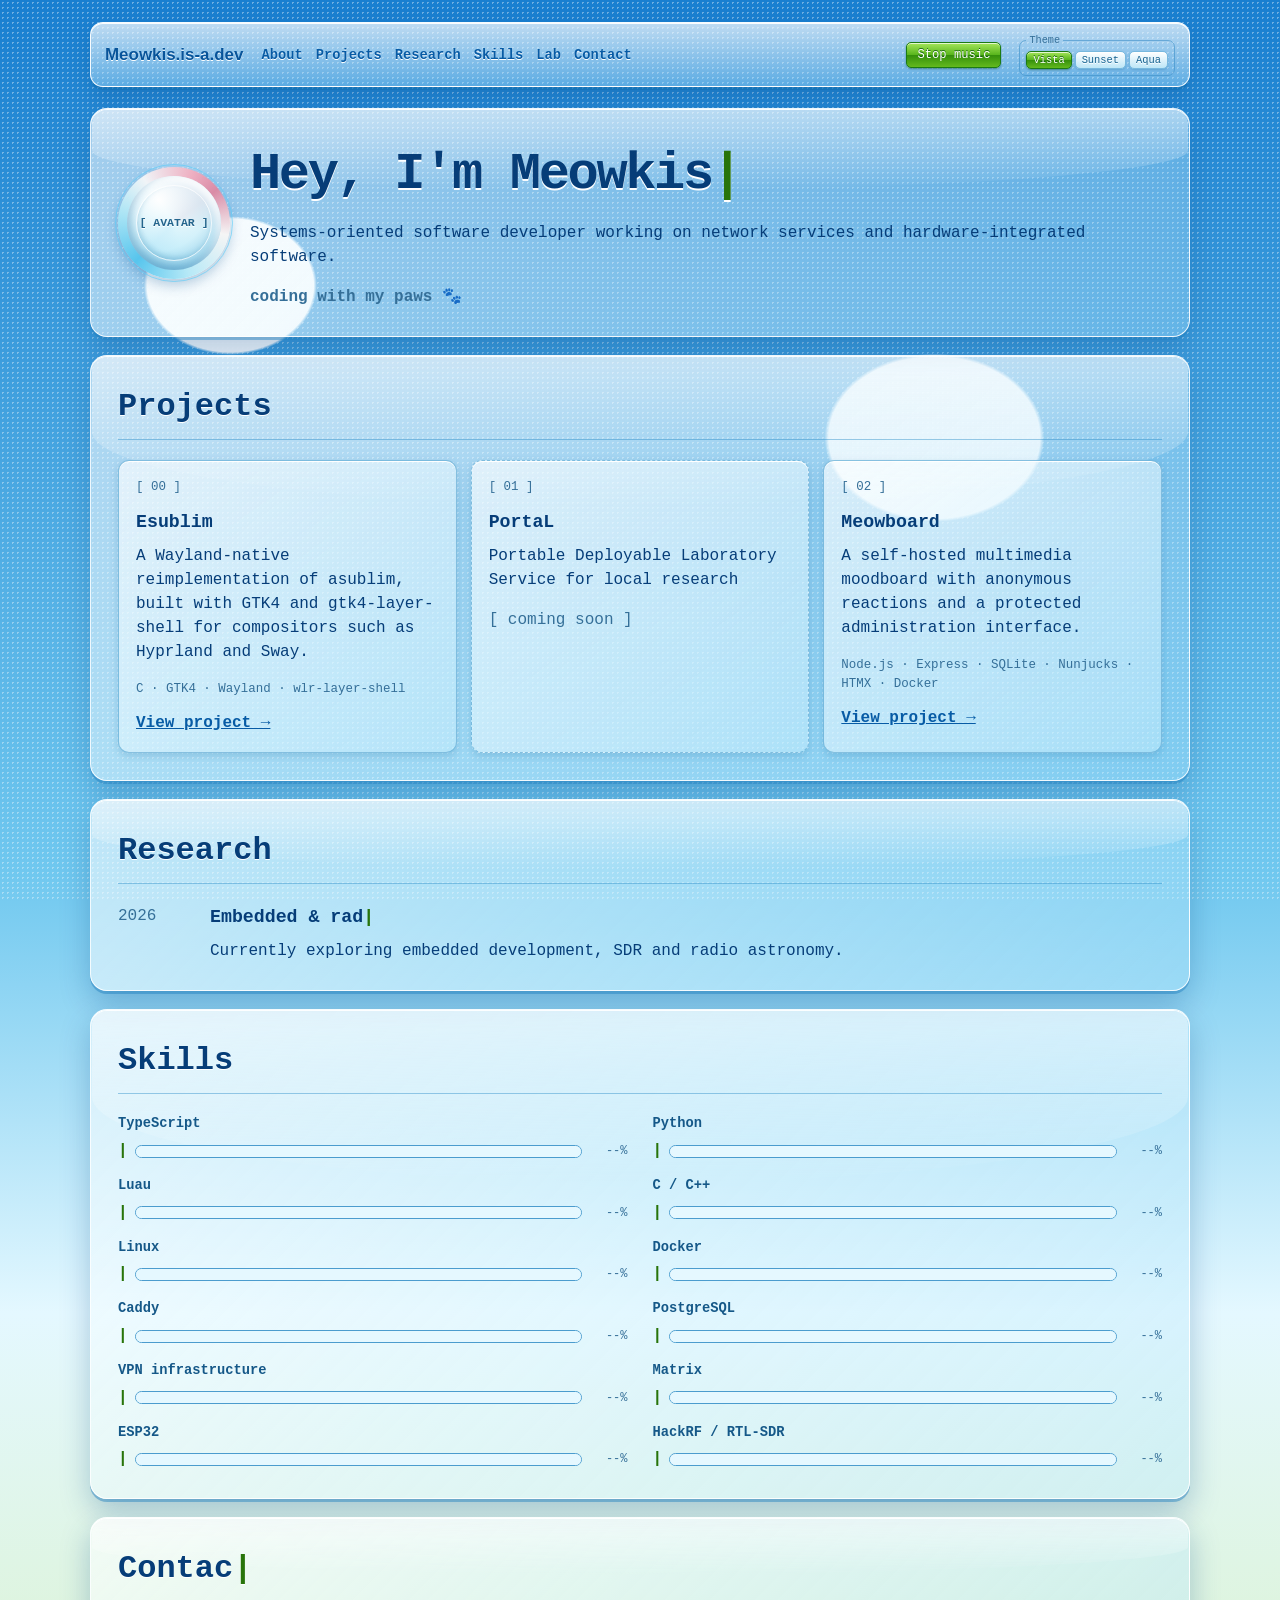
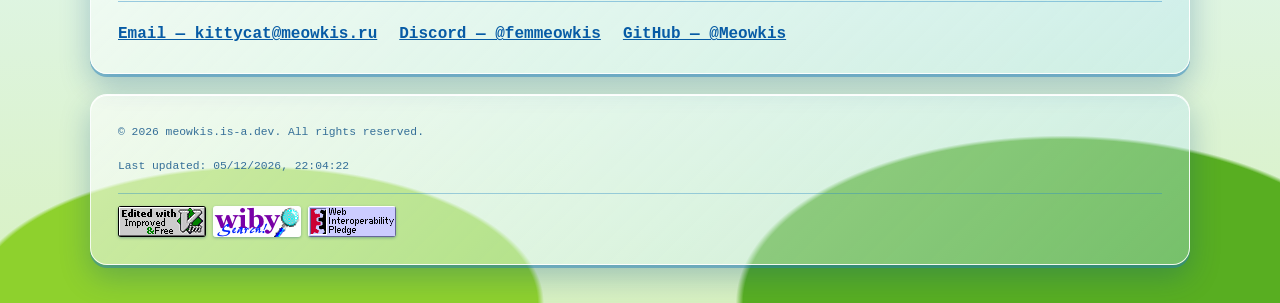
==== index.html @ f1d9ecd4 "1" ====
<!DOCTYPE html>
<html lang="en">

<head>
    <meta charset="UTF-8">
    <meta name="viewport" content="width=device-width, initial-scale=1.0">

    <title>Meowkis — Developer Portfolio</title>

    <link rel="stylesheet" href="/index.css">
    <link rel="stylesheet" href="/font.css">
    <script defer src="/index.js"></script>
</head>

<body>
    <header>
        <a href="#about" aria-label="Meowkis homepage" id="header-url">
            Meowkis.is-a.dev
        </a>

        <nav aria-label="Main navigation">
            <ul>
                <li><a href="#about">About</a></li>
                <li><a href="#projects">Projects</a></li>
                <li><a href="#research">Research</a></li>
                <li><a href="#skills">Skills</a></li>
                <li><a href="/lab/">Lab</a></li>
                <li><a href="#contact">Contact</a></li>
            </ul>
        </nav>

        <button id="sound-switch" type="button" aria-pressed="false" aria-label="Toggle background music">
            Stop music
        </button>

        <fieldset class="theme-switcher">
            <legend>Theme</legend>
            <button type="button" data-theme-choice="lime" aria-pressed="true">Vista</button>
            <button type="button" data-theme-choice="amber" aria-pressed="false">Sunset</button>
            <button type="button" data-theme-choice="ice" aria-pressed="false">Aqua</button>
        </fieldset>
    </header>

    <main>
        <section id="about" aria-labelledby="about-heading">
            <div class="profile-intro">
                <div class="avatar-placeholder" role="img" aria-label="Avatar placeholder">[ AVATAR ]</div>
                <div>
                    <h1 id="about-heading" data-type>Hey, I'm Meowkis!</h1>
                    <p>Systems-oriented software developer working on network services and hardware-integrated software.
                    </p>
                    <p class="status-line">coding with my paws 🐾</p>
                </div>
            </div>
        </section>

        <section id="projects" aria-labelledby="projects-heading">
            <h2 id="projects-heading" data-type>Projects</h2>

            <div class="projects-grid">
                <article class="card">
                    <p class="card-label">[ 00 ]</p>
                    <h3 data-type>Esublim</h3>
                    <p>A Wayland-native reimplementation of asublim, built with GTK4 and gtk4-layer-shell for
                        compositors such as Hyprland and
                        Sway.</p>
                    <p class="project-stack">C · GTK4 · Wayland · wlr-layer-shell</p>
                    <a href="https://github.com/Meowkis/Esublim" target="_blank">View project →</a>
                </article>
                <article class="card placeholder-card">
                    <p class="card-label">[ 01 ]</p>
                    <h3 data-type>PortaL</h3>
                    <p>Portable Deployable Laboratory Service for local research</p>
                    <span aria-hidden="true">[ coming soon ]</span>
                </article>
                <article class="card">
                    <p class="card-label">[ 02 ]</p>
                    <h3 data-type>Meowboard</h3>
                    <p>A self-hosted multimedia moodboard with anonymous reactions and a protected administration
                        interface.</p>
                    <p class="project-stack">Node.js · Express · SQLite · Nunjucks · HTMX · Docker</p>
                    <a href="https://github.com/Meowkis/meowboard-js" target="_blank" rel="noreferrer">View project
                        &rarr;</a>
                </article>
            </div>
        </section>

        <section id="research" aria-labelledby="research-heading">
            <h2 id="research-heading" data-type>Research</h2>
            <article class="log-entry">
                <time datetime="2026">2026</time>
                <div>
                    <h3 data-type>Embedded &amp; radio experiments</h3>
                    <p>Currently exploring embedded development, SDR and radio astronomy.</p>
                </div>
            </article>
        </section>

        <section id="skills" aria-labelledby="skills-heading">
            <h2 id="skills-heading" data-type>Skills</h2>
            <ul class="tag-list">
                <li class="skill-row"><span class="skill-name">TypeScript</span>
                    <div class="skill-meter" data-level="86"><span class="skill-loader"
                            aria-hidden="true">|</span><progress class="skill-track" max="100" value="0"
                            aria-label="TypeScript skill level"></progress><span class="skill-value"
                            aria-hidden="true">--%</span></div>
                </li>
                <li class="skill-row"><span class="skill-name">Python</span>
                    <div class="skill-meter" data-level="78"><span class="skill-loader"
                            aria-hidden="true">|</span><progress class="skill-track" max="100" value="0"
                            aria-label="Python skill level"></progress><span class="skill-value"
                            aria-hidden="true">--%</span></div>
                </li>
                <li class="skill-row"><span class="skill-name">Luau</span>
                    <div class="skill-meter" data-level="82"><span class="skill-loader"
                            aria-hidden="true">|</span><progress class="skill-track" max="100" value="0"
                            aria-label="Luau skill level"></progress><span class="skill-value"
                            aria-hidden="true">--%</span></div>
                </li>
                <li class="skill-row"><span class="skill-name">C / C++</span>
                    <div class="skill-meter" data-level="68"><span class="skill-loader"
                            aria-hidden="true">|</span><progress class="skill-track" max="100" value="0"
                            aria-label="C and C++ skill level"></progress><span class="skill-value"
                            aria-hidden="true">--%</span></div>
                </li>
                <li class="skill-row"><span class="skill-name">Linux</span>
                    <div class="skill-meter" data-level="90"><span class="skill-loader"
                            aria-hidden="true">|</span><progress class="skill-track" max="100" value="0"
                            aria-label="Linux skill level"></progress><span class="skill-value"
                            aria-hidden="true">--%</span></div>
                </li>
                <li class="skill-row"><span class="skill-name">Docker</span>
                    <div class="skill-meter" data-level="85"><span class="skill-loader"
                            aria-hidden="true">|</span><progress class="skill-track" max="100" value="0"
                            aria-label="Docker skill level"></progress><span class="skill-value"
                            aria-hidden="true">--%</span></div>
                </li>
                <li class="skill-row"><span class="skill-name">Caddy</span>
                    <div class="skill-meter" data-level="80"><span class="skill-loader"
                            aria-hidden="true">|</span><progress class="skill-track" max="100" value="0"
                            aria-label="Caddy skill level"></progress><span class="skill-value"
                            aria-hidden="true">--%</span></div>
                </li>
                <li class="skill-row"><span class="skill-name">PostgreSQL</span>
                    <div class="skill-meter" data-level="72"><span class="skill-loader"
                            aria-hidden="true">|</span><progress class="skill-track" max="100" value="0"
                            aria-label="PostgreSQL skill level"></progress><span class="skill-value"
                            aria-hidden="true">--%</span></div>
                </li>
                <li class="skill-row"><span class="skill-name">VPN infrastructure</span>
                    <div class="skill-meter" data-level="86"><span class="skill-loader"
                            aria-hidden="true">|</span><progress class="skill-track" max="100" value="0"
                            aria-label="VPN infrastructure skill level"></progress><span class="skill-value"
                            aria-hidden="true">--%</span></div>
                </li>
                <li class="skill-row"><span class="skill-name">Matrix</span>
                    <div class="skill-meter" data-level="77"><span class="skill-loader"
                            aria-hidden="true">|</span><progress class="skill-track" max="100" value="0"
                            aria-label="Matrix skill level"></progress><span class="skill-value"
                            aria-hidden="true">--%</span></div>
                </li>
                <li class="skill-row"><span class="skill-name">ESP32</span>
                    <div class="skill-meter" data-level="62"><span class="skill-loader"
                            aria-hidden="true">|</span><progress class="skill-track" max="100" value="0"
                            aria-label="ESP32 skill level"></progress><span class="skill-value"
                            aria-hidden="true">--%</span></div>
                </li>
                <li class="skill-row"><span class="skill-name">HackRF / RTL-SDR</span>
                    <div class="skill-meter" data-level="58"><span class="skill-loader"
                            aria-hidden="true">|</span><progress class="skill-track" max="100" value="0"
                            aria-label="HackRF and RTL-SDR skill level"></progress><span class="skill-value"
                            aria-hidden="true">--%</span></div>
                </li>
            </ul>
        </section>

        <section id="contact" aria-labelledby="contact-heading">
            <h2 id="contact-heading" data-type>Contact</h2>

            <address>
                <a href="mailto:kittycat@meowkis.ru">Email &mdash; kittycat@meowkis.ru</a>
                <a href="https://discord.com/users/1189928578071142420" target="_blank">Discord — @femmeowkis</a>
                <a href="https://github.com/Meowkis" target="_blank">GitHub — @Meowkis</a>
            </address>
        </section>
    </main>

    <footer>
        <p>
            <small>
                &copy;
                <span id="current-year">2026</span>
                meowkis.is-a.dev. All rights reserved.
            </small>
        </p>

        <p>
            <small>
                Last updated:
                <time id="last-updated"></time>
            </small>
        </p>

        <section class="web-badges">
            <div class="badge-wall">
                <img class="web-badge" src="/assets/badges/vim.gif" width="88" height="31" alt="Vim badge">
                <img class="web-badge" src="/assets/badges/wiby.gif" width="88" height="31" alt="Wiby search badge">
                <img class="web-badge" src="/assets/badges/wip.gif" width="88" height="31" alt="Work in progress badge">
            </div>
        </section>
    </footer>
</body>

</html>
---- index.css ----
:root {
  --sky-top: #197fd0;
  --sky-bottom: #e4f8ff;
  --glass: rgba(229, 248, 255, 0.46);
  --glass-strong: rgba(255, 255, 255, 0.66);
  --ink: #063d78;
  --muted: #356f98;
  --accent: #4eaa16;
  --accent-dark: #28740a;
  --line: rgba(65, 151, 215, 0.72);
  --shadow: rgba(0, 72, 136, 0.28);
}

body[data-theme="amber"] {
  --sky-top: #3686bd;
  --sky-bottom: #fff2bb;
  --glass: rgba(255, 248, 220, 0.48);
  --glass-strong: rgba(255, 253, 239, 0.68);
  --ink: #68400a;
  --muted: #8a6934;
  --accent: #f18b10;
  --accent-dark: #b85206;
  --line: rgba(203, 141, 45, 0.7);
  --shadow: rgba(111, 75, 10, 0.25);
}

body[data-theme="ice"] {
  --sky-top: #245fba;
  --sky-bottom: #dffbff;
  --glass: rgba(227, 249, 255, 0.46);
  --glass-strong: rgba(250, 254, 255, 0.66);
  --ink: #064d79;
  --muted: #327d9e;
  --accent: #14a9b8;
  --accent-dark: #087481;
  --line: rgba(51, 161, 196, 0.72);
  --shadow: rgba(0, 73, 122, 0.26);
}

* { box-sizing: border-box; }
html { scroll-behavior: smooth; }

body {
  min-height: 100vh;
  margin: 0;
  padding: 22px clamp(14px, 4vw, 56px) 38px;
  overflow-x: hidden;
  color: var(--ink);
  background:
    radial-gradient(ellipse 26% 14% at 18% 15%, rgba(255, 255, 255, .95) 0 25%, transparent 26%),
    radial-gradient(ellipse 33% 17% at 73% 23%, rgba(255, 255, 255, .85) 0 25%, transparent 26%),
    radial-gradient(ellipse 50% 16% at 20% 100%, #8ed12d 0 44%, transparent 45%),
    radial-gradient(ellipse 58% 20% at 83% 100%, #58ae21 0 43%, transparent 44%),
    linear-gradient(180deg, var(--sky-top) 0%, #70c8ef 46%, var(--sky-bottom) 69%, #d8f1c1 100%);
  background-attachment: scroll;
  font-family: Arial, Helvetica, sans-serif;
  line-height: 1.5;
}

body::before {
  position: fixed;
  z-index: -1;
  inset: 0;
  content: "";
  opacity: .43;
  pointer-events: none;
  background-image: radial-gradient(rgba(255,255,255,.85) 1px, transparent 1px);
  background-size: 5px 5px;
}

a { color: #075ba5; font-weight: 700; }
a:hover, a:focus-visible { color: var(--accent-dark); }

header, main, footer { max-width: 1100px; margin-right: auto; margin-left: auto; }
header {
  display: flex;
  align-items: center;
  gap: 18px;
  padding: 10px 14px;
  border: 1px solid rgba(255,255,255,.94);
  border-radius: 13px;
  background: linear-gradient(180deg, rgba(255,255,255,.72), rgba(174,224,249,.42));
  box-shadow: 0 3px 0 rgba(19, 112, 177, .52), 0 8px 22px var(--shadow), inset 0 1px rgba(255,255,255,.95);
}

#header-url {
  color: #07549a;
  font-family: "Trebuchet MS", Arial, sans-serif;
  font-size: 1.06rem;
  font-weight: 700;
  text-decoration: none;
  text-shadow: 0 1px white;
  white-space: nowrap;
  transition: opacity .15s ease, text-shadow .15s ease;
}
#header-url.is-flickering { opacity: .68; text-shadow: 0 0 7px white; }
nav ul { display: flex; flex-wrap: wrap; gap: 5px 13px; margin: 0; padding: 0; list-style: none; }
nav a { font-size: .86rem; text-decoration: none; text-shadow: 0 1px white; }

button { font-family: inherit; }
#sound-switch, .theme-switcher button {
  color: white;
  border: 1px solid #1c7b13;
  border-radius: 5px;
  background: linear-gradient(#a5e65a 0%, #59b51d 49%, #348f0b 51%, #63b91e 100%);
  box-shadow: inset 0 1px rgba(255,255,255,.7), 0 1px 2px rgba(0,59,21,.42);
  cursor: pointer;
  text-shadow: 0 -1px rgba(0,75,10,.75);
}
#sound-switch { margin-left: auto; padding: 5px 10px; font-size: .76rem; }
#sound-switch:hover, .theme-switcher button:hover { filter: brightness(1.12); }
#sound-switch:active, .theme-switcher button:active { transform: translateY(1px); }
.theme-switcher { display: flex; gap: 3px; margin: 0; padding: 3px 6px 6px; border: 1px solid rgba(59,141,197,.57); border-radius: 7px; }
.theme-switcher legend { padding: 0 3px; color: var(--muted); font-size: .64rem; }
.theme-switcher button { padding: 2px 6px; font-size: .65rem; }
.theme-switcher button[aria-pressed="false"] { color: #176391; border-color: #77b8de; background: linear-gradient(#fff, #bde6f7); box-shadow: inset 0 1px white, 0 1px 2px rgba(0,75,110,.18); text-shadow: 0 1px white; }

main { display: grid; gap: 18px; margin-top: 21px; }
main > section, footer {
  position: relative;
  padding: clamp(17px, 3vw, 27px);
  overflow: hidden;
  border: 1px solid rgba(255,255,255,.88);
  border-radius: 17px;
  background: linear-gradient(135deg, rgba(255,255,255,.58), var(--glass) 46%, rgba(179,229,251,.34));
  box-shadow: 0 3px 0 rgba(36,128,192,.46), 0 12px 30px var(--shadow), inset 0 1px rgba(255,255,255,.95);
}
main > section::before {
  position: absolute;
  inset: 1px 1px auto;
  height: 35%;
  border-radius: 16px 16px 55% 55%;
  content: "";
  pointer-events: none;
  background: linear-gradient(180deg, rgba(255,255,255,.48), transparent);
}
h1, h2, h3 { position: relative; margin-top: 0; font-family: "Trebuchet MS", Arial, sans-serif; color: var(--ink); }
h1 { margin-bottom: .42rem; font-size: clamp(2rem, 5vw, 3.25rem); letter-spacing: -.045em; text-shadow: 0 2px white; }
h2 { margin-bottom: 20px; padding-bottom: 8px; border-bottom: 1px solid rgba(42,139,198,.44); font-size: clamp(1.45rem, 3vw, 2rem); text-shadow: 0 1px white; }
h3 { margin-bottom: .48rem; font-size: 1.14rem; }
p { position: relative; margin-top: 0; }

.profile-intro { position: relative; display: flex; align-items: center; gap: 20px; }
.avatar-placeholder {
  position: relative;
  display: grid;
  flex: 0 0 112px;
  width: 112px;
  height: 112px;
  place-items: center;
  color: #24658d;
  overflow: hidden;
  border: 9px solid transparent;
  border-radius: 50%;
  outline: 1px solid rgba(91, 206, 250, .62);
  outline-offset: 2px;
  background:
    radial-gradient(circle at 34% 25%, rgba(255,255,255,.96), rgba(209,241,251,.84) 54%, rgba(70,164,211,.72)) padding-box,
    conic-gradient(from 225deg, #57c5ed, #a9e4f5 15%, #f0f4f7 28%, #eeb0c2 43%, #d98ba6 52%, #f5f5f5 66%, #b6e9f7 83%, #57c5ed) border-box;
  box-shadow:
    inset 4px -5px 8px rgba(18, 101, 156, .34),
    inset -4px 5px 7px rgba(255, 255, 255, .9),
    0 6px 13px var(--shadow);
  font-size: .72rem;
  font-weight: bold;
  text-shadow: 0 1px white;
}
.avatar-placeholder::after {
  position: absolute;
  inset: 9px;
  border: 1px solid rgba(255,255,255,.72);
  border-radius: 50%;
  box-shadow: inset 2px -3px 5px rgba(24, 114, 164, .18);
  content: "";
  pointer-events: none;
}
.status-line, .card-label, .placeholder-card span, time { color: var(--muted); }
.status-line { margin-bottom: 0; font-weight: 700; }

.projects-grid { position: relative; display: grid; grid-template-columns: repeat(auto-fit, minmax(210px, 1fr)); gap: 14px; }
.card {
  min-height: 192px;
  padding: 17px;
  border: 1px solid rgba(91,167,210,.68);
  border-radius: 11px;
  background: linear-gradient(145deg, var(--glass-strong), rgba(204,241,255,.48));
  box-shadow: inset 0 1px white, 0 3px 8px rgba(6,83,139,.18);
}
.card:hover { transform: translateY(-2px); box-shadow: inset 0 1px white, 0 7px 15px rgba(6,83,139,.24); }
.card-label, .project-stack { font-size: .78rem; }
.project-stack { color: var(--muted); }
.placeholder-card { border-style: dashed; }
.log-entry { position: relative; display: grid; grid-template-columns: 5rem 1fr; gap: 12px; }
.log-entry p { margin-bottom: 0; }

.tag-list { position: relative; display: grid; grid-template-columns: repeat(2, minmax(0, 1fr)); gap: 13px 25px; margin: 0; padding: 0; list-style: none; }
.skill-row { display: grid; gap: 4px; }
.skill-name { color: #155888; font-size: .86rem; font-weight: 700; }
.skill-meter { display: grid; grid-template-columns: 1ch 1fr 4ch; gap: 7px; align-items: center; color: var(--muted); }
.skill-loader { color: var(--accent-dark); font-weight: bold; }
.skill-track { width: 100%; height: 13px; overflow: hidden; border: 1px solid #4b9cce; border-radius: 7px; background: #e5f8ff; appearance: none; box-shadow: inset 0 1px 3px rgba(0,78,130,.3); }
.skill-track::-webkit-progress-bar { background: #e5f8ff; }
.skill-track::-webkit-progress-value { border-radius: 6px; background: linear-gradient(#baf47a, #66c526 46%, #3c970f 50%, #74cf2e); box-shadow: inset 0 1px rgba(255,255,255,.7); }
.skill-track::-moz-progress-bar { border-radius: 6px; background: linear-gradient(#baf47a, #66c526 46%, #3c970f 50%, #74cf2e); }
.skill-meter.is-loaded .skill-loader { color: var(--accent-dark); }
.skill-value { text-align: right; font-size: .75rem; }
address { position: relative; display: flex; flex-wrap: wrap; gap: 8px 22px; font-style: normal; }

footer { margin-top: 20px; color: var(--muted); font-size: .85rem; }
footer p:last-child { margin-bottom: 0; }
.web-badges { position: relative; margin-top: 16px; padding-top: 12px; border-top: 1px solid rgba(42,139,198,.4); }
.badge-wall { display: flex; flex-wrap: wrap; gap: 7px; }
.web-badge { width: 88px; height: 31px; border-radius: 3px; box-shadow: 0 1px 3px rgba(0,61,112,.35); image-rendering: pixelated; }

[data-type].is-typing::after { content: "|"; color: var(--accent-dark); animation: blink .7s step-end infinite; }
@keyframes blink { 50% { opacity: 0; } }

@media (max-width: 760px) {
  body { padding: 13px; }
  header { align-items: flex-start; flex-wrap: wrap; gap: 11px; }
  #sound-switch { margin-left: 0; }
  .theme-switcher { margin-left: auto; }
}
@media (max-width: 650px) {
  .profile-intro { align-items: flex-start; }
  .avatar-placeholder { flex-basis: 76px; width: 76px; height: 76px; font-size: .58rem; }
  .tag-list { grid-template-columns: 1fr; }
}
@media (max-width: 420px) {
  .profile-intro { flex-direction: column; gap: 12px; }
  .avatar-placeholder {
    flex-basis: auto;
    width: 100%;
    height: auto;
    aspect-ratio: 1;
    font-size: clamp(.9rem, 4vw, 1.25rem);
  }
  .theme-switcher { width: 100%; margin-left: 0; }
}
@media (prefers-reduced-motion: reduce) {
  html { scroll-behavior: auto; }
  [data-type].is-typing::after { animation: none; }
  #header-url, .card { transition: none; }
}
---- font.css ----
:root {
  --font-main: "Courier New", Courier, monospace;
  --font-mono: "Courier New", Courier, monospace;
}

body {
  font-family: var(--font-main);
}

h1,
h2,
h3,
nav {
  font-family: var(--font-main);
}

button,
time,
.project-status,
.system-label,
footer {
  font-family: var(--font-mono);
}
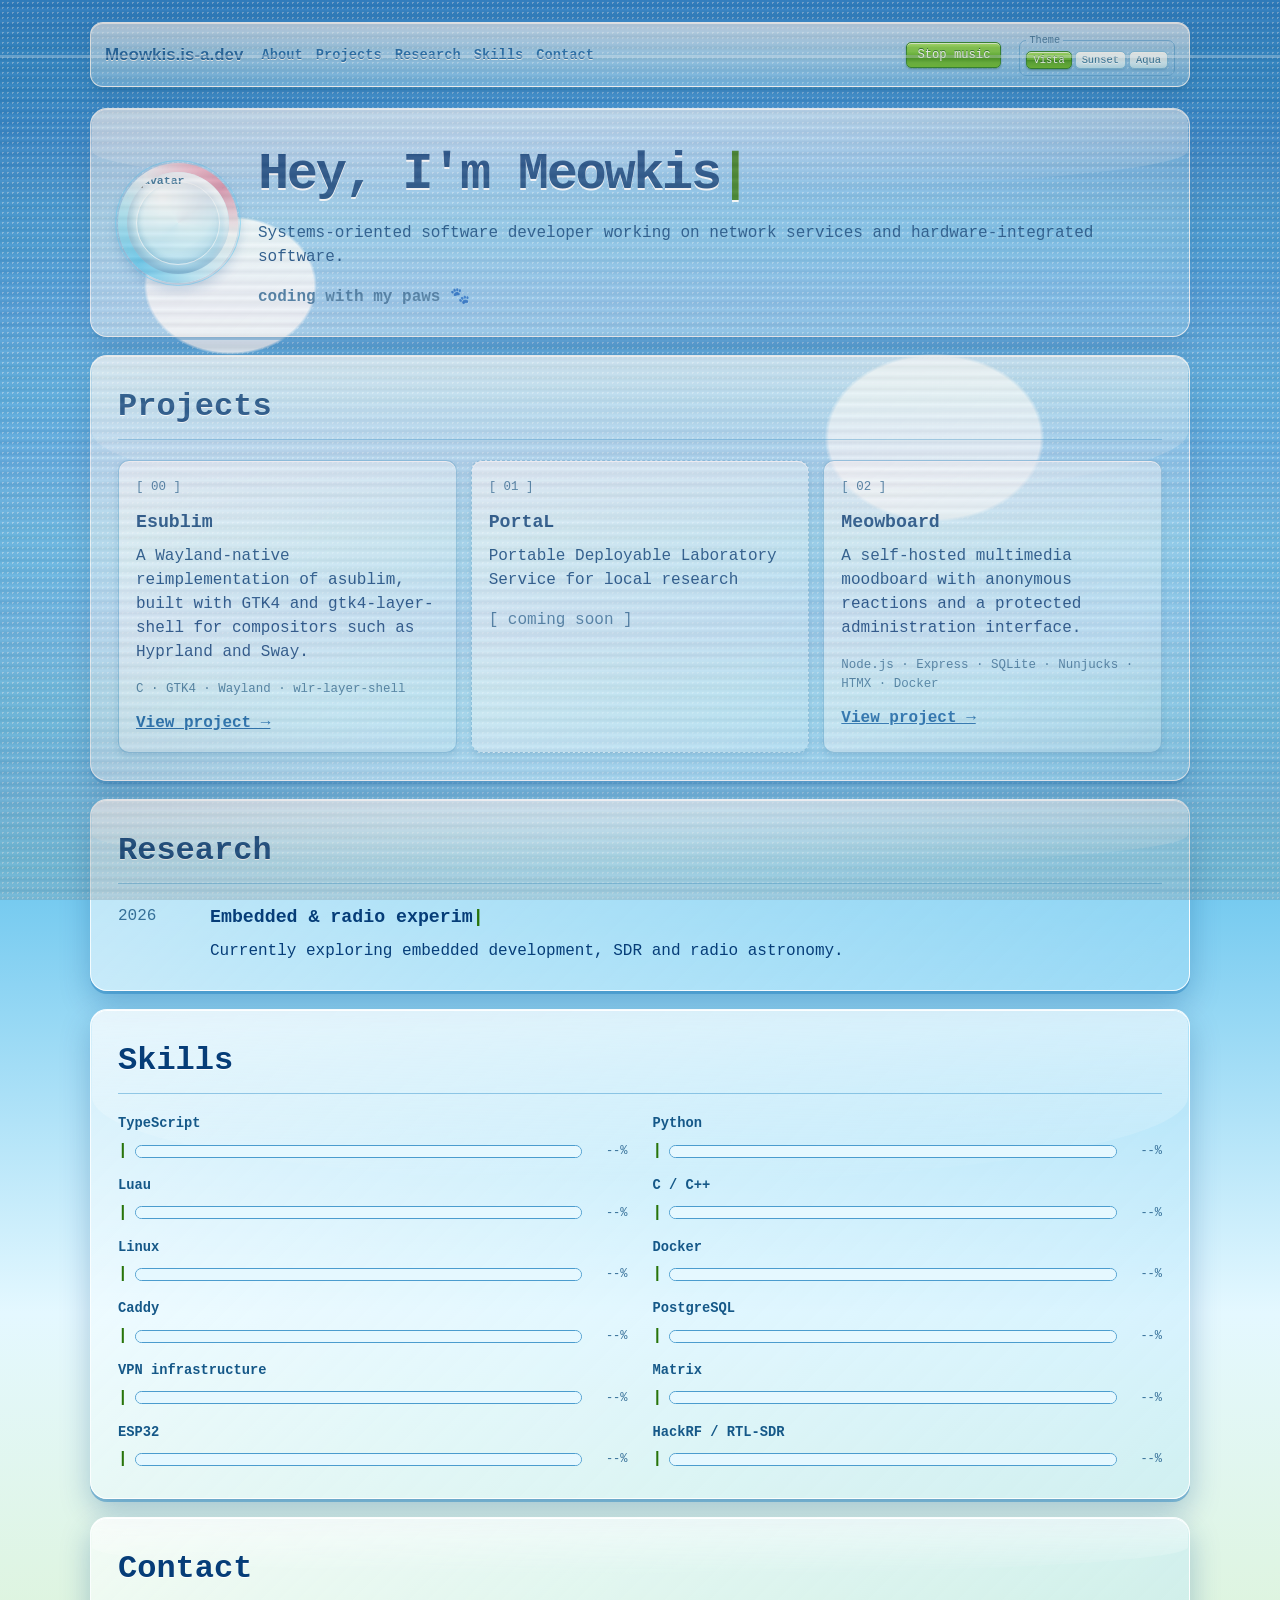
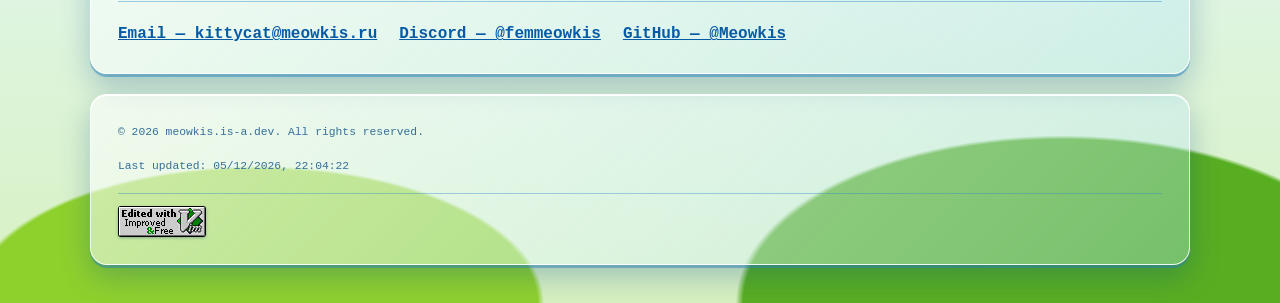
==== commit a755fa88: "1" ====
--- a/index.html
+++ b/index.html
@@ -9,206 +9,210 @@
 
     <link rel="stylesheet" href="/index.css">
     <link rel="stylesheet" href="/font.css">
+    <link rel="stylesheet" href="VFX/crt.css">
     <script defer src="/index.js"></script>
+    <script defer src="VFX/crt.js"></script>
 </head>
 
 <body>
-    <header>
-        <a href="#about" aria-label="Meowkis homepage" id="header-url">
-            Meowkis.is-a.dev
-        </a>
-
-        <nav aria-label="Main navigation">
-            <ul>
-                <li><a href="#about">About</a></li>
-                <li><a href="#projects">Projects</a></li>
-                <li><a href="#research">Research</a></li>
-                <li><a href="#skills">Skills</a></li>
-                <li><a href="/lab/">Lab</a></li>
-                <li><a href="#contact">Contact</a></li>
-            </ul>
-        </nav>
-
-        <button id="sound-switch" type="button" aria-pressed="false" aria-label="Toggle background music">
-            Stop music
-        </button>
-
-        <fieldset class="theme-switcher">
-            <legend>Theme</legend>
-            <button type="button" data-theme-choice="lime" aria-pressed="true">Vista</button>
-            <button type="button" data-theme-choice="amber" aria-pressed="false">Sunset</button>
-            <button type="button" data-theme-choice="ice" aria-pressed="false">Aqua</button>
-        </fieldset>
-    </header>
-
-    <main>
-        <section id="about" aria-labelledby="about-heading">
-            <div class="profile-intro">
-                <div class="avatar-placeholder" role="img" aria-label="Avatar placeholder">[ AVATAR ]</div>
-                <div>
-                    <h1 id="about-heading" data-type>Hey, I'm Meowkis!</h1>
-                    <p>Systems-oriented software developer working on network services and hardware-integrated software.
-                    </p>
-                    <p class="status-line">coding with my paws 🐾</p>
+    <div class="VFX-container">
+        <header>
+            <a href="#about" aria-label="Meowkis homepage" id="header-url">
+                Meowkis.is-a.dev
+            </a>
+
+            <nav aria-label="Main navigation">
+                <ul>
+                    <li><a href="#about">About</a></li>
+                    <li><a href="#projects">Projects</a></li>
+                    <li><a href="#research">Research</a></li>
+                    <li><a href="#skills">Skills</a></li>
+                    <li><a href="#contact">Contact</a></li>
+                </ul>
+            </nav>
+
+            <button id="sound-switch" type="button" aria-pressed="false" aria-label="Toggle background music">
+                Stop music
+            </button>
+
+            <fieldset class="theme-switcher">
+                <legend>Theme</legend>
+                <button type="button" data-theme-choice="lime" aria-pressed="true">Vista</button>
+                <button type="button" data-theme-choice="amber" aria-pressed="false">Sunset</button>
+                <button type="button" data-theme-choice="ice" aria-pressed="false">Aqua</button>
+            </fieldset>
+        </header>
+
+        <main>
+            <section id="about" aria-labelledby="about-heading">
+                <div class="profile-intro">
+                    <div class="avatar-placeholder" role="img" aria-label="Avatar placeholder">
+                        <img src="https://github.com/meowkis.png" alt="avatar">
+                    </div>
+                    <div>
+                        <h1 id="about-heading" data-type>Hey, I'm Meowkis!</h1>
+                        <p>Systems-oriented software developer working on network services and hardware-integrated
+                            software.
+                        </p>
+                        <p class="status-line">coding with my paws 🐾</p>
+                    </div>
                 </div>
-            </div>
-        </section>
-
-        <section id="projects" aria-labelledby="projects-heading">
-            <h2 id="projects-heading" data-type>Projects</h2>
-
-            <div class="projects-grid">
-                <article class="card">
-                    <p class="card-label">[ 00 ]</p>
-                    <h3 data-type>Esublim</h3>
-                    <p>A Wayland-native reimplementation of asublim, built with GTK4 and gtk4-layer-shell for
-                        compositors such as Hyprland and
-                        Sway.</p>
-                    <p class="project-stack">C · GTK4 · Wayland · wlr-layer-shell</p>
-                    <a href="https://github.com/Meowkis/Esublim" target="_blank">View project →</a>
+            </section>
+
+            <section id="projects" aria-labelledby="projects-heading">
+                <h2 id="projects-heading" data-type>Projects</h2>
+
+                <div class="projects-grid">
+                    <article class="card">
+                        <p class="card-label">[ 00 ]</p>
+                        <h3 data-type>Esublim</h3>
+                        <p>A Wayland-native reimplementation of asublim, built with GTK4 and gtk4-layer-shell for
+                            compositors such as Hyprland and
+                            Sway.</p>
+                        <p class="project-stack">C · GTK4 · Wayland · wlr-layer-shell</p>
+                        <a href="https://github.com/Meowkis/Esublim" target="_blank">View project →</a>
+                    </article>
+                    <article class="card placeholder-card">
+                        <p class="card-label">[ 01 ]</p>
+                        <h3 data-type>PortaL</h3>
+                        <p>Portable Deployable Laboratory Service for local research</p>
+                        <span aria-hidden="true">[ coming soon ]</span>
+                    </article>
+                    <article class="card">
+                        <p class="card-label">[ 02 ]</p>
+                        <h3 data-type>Meowboard</h3>
+                        <p>A self-hosted multimedia moodboard with anonymous reactions and a protected administration
+                            interface.</p>
+                        <p class="project-stack">Node.js · Express · SQLite · Nunjucks · HTMX · Docker</p>
+                        <a href="https://github.com/Meowkis/meowboard-js" target="_blank" rel="noreferrer">View project
+                            &rarr;</a>
+                    </article>
+                </div>
+            </section>
+
+            <section id="research" aria-labelledby="research-heading">
+                <h2 id="research-heading" data-type>Research</h2>
+                <article class="log-entry">
+                    <time datetime="2026">2026</time>
+                    <div>
+                        <h3 data-type>Embedded &amp; radio experiments</h3>
+                        <p>Currently exploring embedded development, SDR and radio astronomy.</p>
+                    </div>
                 </article>
-                <article class="card placeholder-card">
-                    <p class="card-label">[ 01 ]</p>
-                    <h3 data-type>PortaL</h3>
-                    <p>Portable Deployable Laboratory Service for local research</p>
-                    <span aria-hidden="true">[ coming soon ]</span>
-                </article>
-                <article class="card">
-                    <p class="card-label">[ 02 ]</p>
-                    <h3 data-type>Meowboard</h3>
-                    <p>A self-hosted multimedia moodboard with anonymous reactions and a protected administration
-                        interface.</p>
-                    <p class="project-stack">Node.js · Express · SQLite · Nunjucks · HTMX · Docker</p>
-                    <a href="https://github.com/Meowkis/meowboard-js" target="_blank" rel="noreferrer">View project
-                        &rarr;</a>
-                </article>
-            </div>
-        </section>
-
-        <section id="research" aria-labelledby="research-heading">
-            <h2 id="research-heading" data-type>Research</h2>
-            <article class="log-entry">
-                <time datetime="2026">2026</time>
-                <div>
-                    <h3 data-type>Embedded &amp; radio experiments</h3>
-                    <p>Currently exploring embedded development, SDR and radio astronomy.</p>
+            </section>
+
+            <section id="skills" aria-labelledby="skills-heading">
+                <h2 id="skills-heading" data-type>Skills</h2>
+                <ul class="tag-list">
+                    <li class="skill-row"><span class="skill-name">TypeScript</span>
+                        <div class="skill-meter" data-level="86"><span class="skill-loader"
+                                aria-hidden="true">|</span><progress class="skill-track" max="100" value="0"
+                                aria-label="TypeScript skill level"></progress><span class="skill-value"
+                                aria-hidden="true">--%</span></div>
+                    </li>
+                    <li class="skill-row"><span class="skill-name">Python</span>
+                        <div class="skill-meter" data-level="78"><span class="skill-loader"
+                                aria-hidden="true">|</span><progress class="skill-track" max="100" value="0"
+                                aria-label="Python skill level"></progress><span class="skill-value"
+                                aria-hidden="true">--%</span></div>
+                    </li>
+                    <li class="skill-row"><span class="skill-name">Luau</span>
+                        <div class="skill-meter" data-level="82"><span class="skill-loader"
+                                aria-hidden="true">|</span><progress class="skill-track" max="100" value="0"
+                                aria-label="Luau skill level"></progress><span class="skill-value"
+                                aria-hidden="true">--%</span></div>
+                    </li>
+                    <li class="skill-row"><span class="skill-name">C / C++</span>
+                        <div class="skill-meter" data-level="68"><span class="skill-loader"
+                                aria-hidden="true">|</span><progress class="skill-track" max="100" value="0"
+                                aria-label="C and C++ skill level"></progress><span class="skill-value"
+                                aria-hidden="true">--%</span></div>
+                    </li>
+                    <li class="skill-row"><span class="skill-name">Linux</span>
+                        <div class="skill-meter" data-level="90"><span class="skill-loader"
+                                aria-hidden="true">|</span><progress class="skill-track" max="100" value="0"
+                                aria-label="Linux skill level"></progress><span class="skill-value"
+                                aria-hidden="true">--%</span></div>
+                    </li>
+                    <li class="skill-row"><span class="skill-name">Docker</span>
+                        <div class="skill-meter" data-level="85"><span class="skill-loader"
+                                aria-hidden="true">|</span><progress class="skill-track" max="100" value="0"
+                                aria-label="Docker skill level"></progress><span class="skill-value"
+                                aria-hidden="true">--%</span></div>
+                    </li>
+                    <li class="skill-row"><span class="skill-name">Caddy</span>
+                        <div class="skill-meter" data-level="80"><span class="skill-loader"
+                                aria-hidden="true">|</span><progress class="skill-track" max="100" value="0"
+                                aria-label="Caddy skill level"></progress><span class="skill-value"
+                                aria-hidden="true">--%</span></div>
+                    </li>
+                    <li class="skill-row"><span class="skill-name">PostgreSQL</span>
+                        <div class="skill-meter" data-level="72"><span class="skill-loader"
+                                aria-hidden="true">|</span><progress class="skill-track" max="100" value="0"
+                                aria-label="PostgreSQL skill level"></progress><span class="skill-value"
+                                aria-hidden="true">--%</span></div>
+                    </li>
+                    <li class="skill-row"><span class="skill-name">VPN infrastructure</span>
+                        <div class="skill-meter" data-level="86"><span class="skill-loader"
+                                aria-hidden="true">|</span><progress class="skill-track" max="100" value="0"
+                                aria-label="VPN infrastructure skill level"></progress><span class="skill-value"
+                                aria-hidden="true">--%</span></div>
+                    </li>
+                    <li class="skill-row"><span class="skill-name">Matrix</span>
+                        <div class="skill-meter" data-level="77"><span class="skill-loader"
+                                aria-hidden="true">|</span><progress class="skill-track" max="100" value="0"
+                                aria-label="Matrix skill level"></progress><span class="skill-value"
+                                aria-hidden="true">--%</span></div>
+                    </li>
+                    <li class="skill-row"><span class="skill-name">ESP32</span>
+                        <div class="skill-meter" data-level="62"><span class="skill-loader"
+                                aria-hidden="true">|</span><progress class="skill-track" max="100" value="0"
+                                aria-label="ESP32 skill level"></progress><span class="skill-value"
+                                aria-hidden="true">--%</span></div>
+                    </li>
+                    <li class="skill-row"><span class="skill-name">HackRF / RTL-SDR</span>
+                        <div class="skill-meter" data-level="58"><span class="skill-loader"
+                                aria-hidden="true">|</span><progress class="skill-track" max="100" value="0"
+                                aria-label="HackRF and RTL-SDR skill level"></progress><span class="skill-value"
+                                aria-hidden="true">--%</span></div>
+                    </li>
+                </ul>
+            </section>
+
+            <section id="contact" aria-labelledby="contact-heading">
+                <h2 id="contact-heading" data-type>Contact</h2>
+
+                <address>
+                    <a href="mailto:kittycat@meowkis.ru">Email &mdash; kittycat@meowkis.ru</a>
+                    <a href="https://discord.com/users/1189928578071142420" target="_blank">Discord — @femmeowkis</a>
+                    <a href="https://github.com/Meowkis" target="_blank">GitHub — @Meowkis</a>
+                </address>
+            </section>
+        </main>
+
+        <footer>
+            <p>
+                <small>
+                    &copy;
+                    <span id="current-year">2026</span>
+                    meowkis.is-a.dev. All rights reserved.
+                </small>
+            </p>
+
+            <p>
+                <small>
+                    Last updated:
+                    <time id="last-updated"></time>
+                </small>
+            </p>
+
+            <section class="web-badges">
+                <div class="badge-wall">
+                    <img class="web-badge" src="/assets/badges/vim.gif" width="88" height="31" alt="Vim badge">
                 </div>
-            </article>
-        </section>
-
-        <section id="skills" aria-labelledby="skills-heading">
-            <h2 id="skills-heading" data-type>Skills</h2>
-            <ul class="tag-list">
-                <li class="skill-row"><span class="skill-name">TypeScript</span>
-                    <div class="skill-meter" data-level="86"><span class="skill-loader"
-                            aria-hidden="true">|</span><progress class="skill-track" max="100" value="0"
-                            aria-label="TypeScript skill level"></progress><span class="skill-value"
-                            aria-hidden="true">--%</span></div>
-                </li>
-                <li class="skill-row"><span class="skill-name">Python</span>
-                    <div class="skill-meter" data-level="78"><span class="skill-loader"
-                            aria-hidden="true">|</span><progress class="skill-track" max="100" value="0"
-                            aria-label="Python skill level"></progress><span class="skill-value"
-                            aria-hidden="true">--%</span></div>
-                </li>
-                <li class="skill-row"><span class="skill-name">Luau</span>
-                    <div class="skill-meter" data-level="82"><span class="skill-loader"
-                            aria-hidden="true">|</span><progress class="skill-track" max="100" value="0"
-                            aria-label="Luau skill level"></progress><span class="skill-value"
-                            aria-hidden="true">--%</span></div>
-                </li>
-                <li class="skill-row"><span class="skill-name">C / C++</span>
-                    <div class="skill-meter" data-level="68"><span class="skill-loader"
-                            aria-hidden="true">|</span><progress class="skill-track" max="100" value="0"
-                            aria-label="C and C++ skill level"></progress><span class="skill-value"
-                            aria-hidden="true">--%</span></div>
-                </li>
-                <li class="skill-row"><span class="skill-name">Linux</span>
-                    <div class="skill-meter" data-level="90"><span class="skill-loader"
-                            aria-hidden="true">|</span><progress class="skill-track" max="100" value="0"
-                            aria-label="Linux skill level"></progress><span class="skill-value"
-                            aria-hidden="true">--%</span></div>
-                </li>
-                <li class="skill-row"><span class="skill-name">Docker</span>
-                    <div class="skill-meter" data-level="85"><span class="skill-loader"
-                            aria-hidden="true">|</span><progress class="skill-track" max="100" value="0"
-                            aria-label="Docker skill level"></progress><span class="skill-value"
-                            aria-hidden="true">--%</span></div>
-                </li>
-                <li class="skill-row"><span class="skill-name">Caddy</span>
-                    <div class="skill-meter" data-level="80"><span class="skill-loader"
-                            aria-hidden="true">|</span><progress class="skill-track" max="100" value="0"
-                            aria-label="Caddy skill level"></progress><span class="skill-value"
-                            aria-hidden="true">--%</span></div>
-                </li>
-                <li class="skill-row"><span class="skill-name">PostgreSQL</span>
-                    <div class="skill-meter" data-level="72"><span class="skill-loader"
-                            aria-hidden="true">|</span><progress class="skill-track" max="100" value="0"
-                            aria-label="PostgreSQL skill level"></progress><span class="skill-value"
-                            aria-hidden="true">--%</span></div>
-                </li>
-                <li class="skill-row"><span class="skill-name">VPN infrastructure</span>
-                    <div class="skill-meter" data-level="86"><span class="skill-loader"
-                            aria-hidden="true">|</span><progress class="skill-track" max="100" value="0"
-                            aria-label="VPN infrastructure skill level"></progress><span class="skill-value"
-                            aria-hidden="true">--%</span></div>
-                </li>
-                <li class="skill-row"><span class="skill-name">Matrix</span>
-                    <div class="skill-meter" data-level="77"><span class="skill-loader"
-                            aria-hidden="true">|</span><progress class="skill-track" max="100" value="0"
-                            aria-label="Matrix skill level"></progress><span class="skill-value"
-                            aria-hidden="true">--%</span></div>
-                </li>
-                <li class="skill-row"><span class="skill-name">ESP32</span>
-                    <div class="skill-meter" data-level="62"><span class="skill-loader"
-                            aria-hidden="true">|</span><progress class="skill-track" max="100" value="0"
-                            aria-label="ESP32 skill level"></progress><span class="skill-value"
-                            aria-hidden="true">--%</span></div>
-                </li>
-                <li class="skill-row"><span class="skill-name">HackRF / RTL-SDR</span>
-                    <div class="skill-meter" data-level="58"><span class="skill-loader"
-                            aria-hidden="true">|</span><progress class="skill-track" max="100" value="0"
-                            aria-label="HackRF and RTL-SDR skill level"></progress><span class="skill-value"
-                            aria-hidden="true">--%</span></div>
-                </li>
-            </ul>
-        </section>
-
-        <section id="contact" aria-labelledby="contact-heading">
-            <h2 id="contact-heading" data-type>Contact</h2>
-
-            <address>
-                <a href="mailto:kittycat@meowkis.ru">Email &mdash; kittycat@meowkis.ru</a>
-                <a href="https://discord.com/users/1189928578071142420" target="_blank">Discord — @femmeowkis</a>
-                <a href="https://github.com/Meowkis" target="_blank">GitHub — @Meowkis</a>
-            </address>
-        </section>
-    </main>
-
-    <footer>
-        <p>
-            <small>
-                &copy;
-                <span id="current-year">2026</span>
-                meowkis.is-a.dev. All rights reserved.
-            </small>
-        </p>
-
-        <p>
-            <small>
-                Last updated:
-                <time id="last-updated"></time>
-            </small>
-        </p>
-
-        <section class="web-badges">
-            <div class="badge-wall">
-                <img class="web-badge" src="/assets/badges/vim.gif" width="88" height="31" alt="Vim badge">
-                <img class="web-badge" src="/assets/badges/wiby.gif" width="88" height="31" alt="Wiby search badge">
-                <img class="web-badge" src="/assets/badges/wip.gif" width="88" height="31" alt="Work in progress badge">
-            </div>
-        </section>
-    </footer>
+            </section>
+        </footer>
+    </div>
 </body>
 
 </html>
--- a/index.css
+++ b/index.css
@@ -37,8 +37,12 @@
   --shadow: rgba(0, 73, 122, 0.26);
 }
 
-* { box-sizing: border-box; }
-html { scroll-behavior: smooth; }
+* {
+  box-sizing: border-box;
+}
+html {
+  scroll-behavior: smooth;
+}
 
 body {
   min-height: 100vh;
@@ -47,11 +51,33 @@
   overflow-x: hidden;
   color: var(--ink);
   background:
-    radial-gradient(ellipse 26% 14% at 18% 15%, rgba(255, 255, 255, .95) 0 25%, transparent 26%),
-    radial-gradient(ellipse 33% 17% at 73% 23%, rgba(255, 255, 255, .85) 0 25%, transparent 26%),
-    radial-gradient(ellipse 50% 16% at 20% 100%, #8ed12d 0 44%, transparent 45%),
-    radial-gradient(ellipse 58% 20% at 83% 100%, #58ae21 0 43%, transparent 44%),
-    linear-gradient(180deg, var(--sky-top) 0%, #70c8ef 46%, var(--sky-bottom) 69%, #d8f1c1 100%);
+    radial-gradient(
+      ellipse 26% 14% at 18% 15%,
+      rgba(255, 255, 255, 0.95) 0 25%,
+      transparent 26%
+    ),
+    radial-gradient(
+      ellipse 33% 17% at 73% 23%,
+      rgba(255, 255, 255, 0.85) 0 25%,
+      transparent 26%
+    ),
+    radial-gradient(
+      ellipse 50% 16% at 20% 100%,
+      #8ed12d 0 44%,
+      transparent 45%
+    ),
+    radial-gradient(
+      ellipse 58% 20% at 83% 100%,
+      #58ae21 0 43%,
+      transparent 44%
+    ),
+    linear-gradient(
+      180deg,
+      var(--sky-top) 0%,
+      #70c8ef 46%,
+      var(--sky-bottom) 69%,
+      #d8f1c1 100%
+    );
   background-attachment: scroll;
   font-family: Arial, Helvetica, sans-serif;
   line-height: 1.5;
@@ -62,25 +88,47 @@
   z-index: -1;
   inset: 0;
   content: "";
-  opacity: .43;
+  opacity: 0.43;
   pointer-events: none;
-  background-image: radial-gradient(rgba(255,255,255,.85) 1px, transparent 1px);
+  background-image: radial-gradient(
+    rgba(255, 255, 255, 0.85) 1px,
+    transparent 1px
+  );
   background-size: 5px 5px;
 }
 
-a { color: #075ba5; font-weight: 700; }
-a:hover, a:focus-visible { color: var(--accent-dark); }
-
-header, main, footer { max-width: 1100px; margin-right: auto; margin-left: auto; }
+a {
+  color: #075ba5;
+  font-weight: 700;
+}
+a:hover,
+a:focus-visible {
+  color: var(--accent-dark);
+}
+
+header,
+main,
+footer {
+  max-width: 1100px;
+  margin-right: auto;
+  margin-left: auto;
+}
 header {
   display: flex;
   align-items: center;
   gap: 18px;
   padding: 10px 14px;
-  border: 1px solid rgba(255,255,255,.94);
+  border: 1px solid rgba(255, 255, 255, 0.94);
   border-radius: 13px;
-  background: linear-gradient(180deg, rgba(255,255,255,.72), rgba(174,224,249,.42));
-  box-shadow: 0 3px 0 rgba(19, 112, 177, .52), 0 8px 22px var(--shadow), inset 0 1px rgba(255,255,255,.95);
+  background: linear-gradient(
+    180deg,
+    rgba(255, 255, 255, 0.72),
+    rgba(174, 224, 249, 0.42)
+  );
+  box-shadow:
+    0 3px 0 rgba(19, 112, 177, 0.52),
+    0 8px 22px var(--shadow),
+    inset 0 1px rgba(255, 255, 255, 0.95);
 }
 
 #header-url {
@@ -91,39 +139,110 @@
   text-decoration: none;
   text-shadow: 0 1px white;
   white-space: nowrap;
-  transition: opacity .15s ease, text-shadow .15s ease;
-}
-#header-url.is-flickering { opacity: .68; text-shadow: 0 0 7px white; }
-nav ul { display: flex; flex-wrap: wrap; gap: 5px 13px; margin: 0; padding: 0; list-style: none; }
-nav a { font-size: .86rem; text-decoration: none; text-shadow: 0 1px white; }
-
-button { font-family: inherit; }
-#sound-switch, .theme-switcher button {
+  transition:
+    opacity 0.15s ease,
+    text-shadow 0.15s ease;
+}
+#header-url.is-flickering {
+  opacity: 0.68;
+  text-shadow: 0 0 7px white;
+}
+nav ul {
+  display: flex;
+  flex-wrap: wrap;
+  gap: 5px 13px;
+  margin: 0;
+  padding: 0;
+  list-style: none;
+}
+nav a {
+  font-size: 0.86rem;
+  text-decoration: none;
+  text-shadow: 0 1px white;
+}
+
+button {
+  font-family: inherit;
+}
+#sound-switch,
+.theme-switcher button {
   color: white;
   border: 1px solid #1c7b13;
   border-radius: 5px;
-  background: linear-gradient(#a5e65a 0%, #59b51d 49%, #348f0b 51%, #63b91e 100%);
-  box-shadow: inset 0 1px rgba(255,255,255,.7), 0 1px 2px rgba(0,59,21,.42);
+  background: linear-gradient(
+    #a5e65a 0%,
+    #59b51d 49%,
+    #348f0b 51%,
+    #63b91e 100%
+  );
+  box-shadow:
+    inset 0 1px rgba(255, 255, 255, 0.7),
+    0 1px 2px rgba(0, 59, 21, 0.42);
   cursor: pointer;
-  text-shadow: 0 -1px rgba(0,75,10,.75);
-}
-#sound-switch { margin-left: auto; padding: 5px 10px; font-size: .76rem; }
-#sound-switch:hover, .theme-switcher button:hover { filter: brightness(1.12); }
-#sound-switch:active, .theme-switcher button:active { transform: translateY(1px); }
-.theme-switcher { display: flex; gap: 3px; margin: 0; padding: 3px 6px 6px; border: 1px solid rgba(59,141,197,.57); border-radius: 7px; }
-.theme-switcher legend { padding: 0 3px; color: var(--muted); font-size: .64rem; }
-.theme-switcher button { padding: 2px 6px; font-size: .65rem; }
-.theme-switcher button[aria-pressed="false"] { color: #176391; border-color: #77b8de; background: linear-gradient(#fff, #bde6f7); box-shadow: inset 0 1px white, 0 1px 2px rgba(0,75,110,.18); text-shadow: 0 1px white; }
-
-main { display: grid; gap: 18px; margin-top: 21px; }
-main > section, footer {
+  text-shadow: 0 -1px rgba(0, 75, 10, 0.75);
+}
+#sound-switch {
+  margin-left: auto;
+  padding: 5px 10px;
+  font-size: 0.76rem;
+}
+#sound-switch:hover,
+.theme-switcher button:hover {
+  filter: brightness(1.12);
+}
+#sound-switch:active,
+.theme-switcher button:active {
+  transform: translateY(1px);
+}
+.theme-switcher {
+  display: flex;
+  gap: 3px;
+  margin: 0;
+  padding: 3px 6px 6px;
+  border: 1px solid rgba(59, 141, 197, 0.57);
+  border-radius: 7px;
+}
+.theme-switcher legend {
+  padding: 0 3px;
+  color: var(--muted);
+  font-size: 0.64rem;
+}
+.theme-switcher button {
+  padding: 2px 6px;
+  font-size: 0.65rem;
+}
+.theme-switcher button[aria-pressed="false"] {
+  color: #176391;
+  border-color: #77b8de;
+  background: linear-gradient(#fff, #bde6f7);
+  box-shadow:
+    inset 0 1px white,
+    0 1px 2px rgba(0, 75, 110, 0.18);
+  text-shadow: 0 1px white;
+}
+
+main {
+  display: grid;
+  gap: 18px;
+  margin-top: 21px;
+}
+main > section,
+footer {
   position: relative;
   padding: clamp(17px, 3vw, 27px);
   overflow: hidden;
-  border: 1px solid rgba(255,255,255,.88);
+  border: 1px solid rgba(255, 255, 255, 0.88);
   border-radius: 17px;
-  background: linear-gradient(135deg, rgba(255,255,255,.58), var(--glass) 46%, rgba(179,229,251,.34));
-  box-shadow: 0 3px 0 rgba(36,128,192,.46), 0 12px 30px var(--shadow), inset 0 1px rgba(255,255,255,.95);
+  background: linear-gradient(
+    135deg,
+    rgba(255, 255, 255, 0.58),
+    var(--glass) 46%,
+    rgba(179, 229, 251, 0.34)
+  );
+  box-shadow:
+    0 3px 0 rgba(36, 128, 192, 0.46),
+    0 12px 30px var(--shadow),
+    inset 0 1px rgba(255, 255, 255, 0.95);
 }
 main > section::before {
   position: absolute;
@@ -132,113 +251,315 @@
   border-radius: 16px 16px 55% 55%;
   content: "";
   pointer-events: none;
-  background: linear-gradient(180deg, rgba(255,255,255,.48), transparent);
-}
-h1, h2, h3 { position: relative; margin-top: 0; font-family: "Trebuchet MS", Arial, sans-serif; color: var(--ink); }
-h1 { margin-bottom: .42rem; font-size: clamp(2rem, 5vw, 3.25rem); letter-spacing: -.045em; text-shadow: 0 2px white; }
-h2 { margin-bottom: 20px; padding-bottom: 8px; border-bottom: 1px solid rgba(42,139,198,.44); font-size: clamp(1.45rem, 3vw, 2rem); text-shadow: 0 1px white; }
-h3 { margin-bottom: .48rem; font-size: 1.14rem; }
-p { position: relative; margin-top: 0; }
-
-.profile-intro { position: relative; display: flex; align-items: center; gap: 20px; }
+  background: linear-gradient(180deg, rgba(255, 255, 255, 0.48), transparent);
+}
+h1,
+h2,
+h3 {
+  position: relative;
+  margin-top: 0;
+  font-family: "Trebuchet MS", Arial, sans-serif;
+  color: var(--ink);
+}
+h1 {
+  margin-bottom: 0.42rem;
+  font-size: clamp(2rem, 5vw, 3.25rem);
+  letter-spacing: -0.045em;
+  text-shadow: 0 2px white;
+}
+h2 {
+  margin-bottom: 20px;
+  padding-bottom: 8px;
+  border-bottom: 1px solid rgba(42, 139, 198, 0.44);
+  font-size: clamp(1.45rem, 3vw, 2rem);
+  text-shadow: 0 1px white;
+}
+h3 {
+  margin-bottom: 0.48rem;
+  font-size: 1.14rem;
+}
+p {
+  position: relative;
+  margin-top: 0;
+}
+
+.profile-intro {
+  position: relative;
+  display: flex;
+  align-items: center;
+  gap: 20px;
+}
 .avatar-placeholder {
   position: relative;
   display: grid;
-  flex: 0 0 112px;
-  width: 112px;
-  height: 112px;
+  flex: 0 0 120px;
+  width: 120px;
+  height: 120px;
   place-items: center;
   color: #24658d;
   overflow: hidden;
   border: 9px solid transparent;
   border-radius: 50%;
-  outline: 1px solid rgba(91, 206, 250, .62);
+  outline: 1px solid rgba(91, 206, 250, 0.62);
   outline-offset: 2px;
   background:
-    radial-gradient(circle at 34% 25%, rgba(255,255,255,.96), rgba(209,241,251,.84) 54%, rgba(70,164,211,.72)) padding-box,
-    conic-gradient(from 225deg, #57c5ed, #a9e4f5 15%, #f0f4f7 28%, #eeb0c2 43%, #d98ba6 52%, #f5f5f5 66%, #b6e9f7 83%, #57c5ed) border-box;
-  box-shadow:
-    inset 4px -5px 8px rgba(18, 101, 156, .34),
-    inset -4px 5px 7px rgba(255, 255, 255, .9),
+    radial-gradient(
+        circle at 34% 25%,
+        rgba(255, 255, 255, 0.96),
+        rgba(209, 241, 251, 0.84) 54%,
+        rgba(70, 164, 211, 0.72)
+      )
+      padding-box,
+    conic-gradient(
+        from 225deg,
+        #57c5ed,
+        #a9e4f5 15%,
+        #f0f4f7 28%,
+        #eeb0c2 43%,
+        #d98ba6 52%,
+        #f5f5f5 66%,
+        #b6e9f7 83%,
+        #57c5ed
+      )
+      border-box;
+  box-shadow:
+    inset 4px -5px 8px rgba(18, 101, 156, 0.34),
+    inset -4px 5px 7px rgba(255, 255, 255, 0.9),
     0 6px 13px var(--shadow);
-  font-size: .72rem;
+  font-size: 0.72rem;
   font-weight: bold;
   text-shadow: 0 1px white;
 }
 .avatar-placeholder::after {
   position: absolute;
   inset: 9px;
-  border: 1px solid rgba(255,255,255,.72);
+  border: 1px solid rgba(255, 255, 255, 0.72);
   border-radius: 50%;
-  box-shadow: inset 2px -3px 5px rgba(24, 114, 164, .18);
+  box-shadow: inset 2px -3px 5px rgba(24, 114, 164, 0.18);
   content: "";
   pointer-events: none;
 }
-.status-line, .card-label, .placeholder-card span, time { color: var(--muted); }
-.status-line { margin-bottom: 0; font-weight: 700; }
-
-.projects-grid { position: relative; display: grid; grid-template-columns: repeat(auto-fit, minmax(210px, 1fr)); gap: 14px; }
+.avatar-placeholder img {
+  width: 100%;
+  height: 100%;
+}
+.status-line,
+.card-label,
+.placeholder-card span,
+time {
+  color: var(--muted);
+}
+.status-line {
+  margin-bottom: 0;
+  font-weight: 700;
+}
+
+.projects-grid {
+  position: relative;
+  display: grid;
+  grid-template-columns: repeat(auto-fit, minmax(210px, 1fr));
+  gap: 14px;
+}
 .card {
   min-height: 192px;
   padding: 17px;
-  border: 1px solid rgba(91,167,210,.68);
+  border: 1px solid rgba(91, 167, 210, 0.68);
   border-radius: 11px;
-  background: linear-gradient(145deg, var(--glass-strong), rgba(204,241,255,.48));
-  box-shadow: inset 0 1px white, 0 3px 8px rgba(6,83,139,.18);
-}
-.card:hover { transform: translateY(-2px); box-shadow: inset 0 1px white, 0 7px 15px rgba(6,83,139,.24); }
-.card-label, .project-stack { font-size: .78rem; }
-.project-stack { color: var(--muted); }
-.placeholder-card { border-style: dashed; }
-.log-entry { position: relative; display: grid; grid-template-columns: 5rem 1fr; gap: 12px; }
-.log-entry p { margin-bottom: 0; }
-
-.tag-list { position: relative; display: grid; grid-template-columns: repeat(2, minmax(0, 1fr)); gap: 13px 25px; margin: 0; padding: 0; list-style: none; }
-.skill-row { display: grid; gap: 4px; }
-.skill-name { color: #155888; font-size: .86rem; font-weight: 700; }
-.skill-meter { display: grid; grid-template-columns: 1ch 1fr 4ch; gap: 7px; align-items: center; color: var(--muted); }
-.skill-loader { color: var(--accent-dark); font-weight: bold; }
-.skill-track { width: 100%; height: 13px; overflow: hidden; border: 1px solid #4b9cce; border-radius: 7px; background: #e5f8ff; appearance: none; box-shadow: inset 0 1px 3px rgba(0,78,130,.3); }
-.skill-track::-webkit-progress-bar { background: #e5f8ff; }
-.skill-track::-webkit-progress-value { border-radius: 6px; background: linear-gradient(#baf47a, #66c526 46%, #3c970f 50%, #74cf2e); box-shadow: inset 0 1px rgba(255,255,255,.7); }
-.skill-track::-moz-progress-bar { border-radius: 6px; background: linear-gradient(#baf47a, #66c526 46%, #3c970f 50%, #74cf2e); }
-.skill-meter.is-loaded .skill-loader { color: var(--accent-dark); }
-.skill-value { text-align: right; font-size: .75rem; }
-address { position: relative; display: flex; flex-wrap: wrap; gap: 8px 22px; font-style: normal; }
-
-footer { margin-top: 20px; color: var(--muted); font-size: .85rem; }
-footer p:last-child { margin-bottom: 0; }
-.web-badges { position: relative; margin-top: 16px; padding-top: 12px; border-top: 1px solid rgba(42,139,198,.4); }
-.badge-wall { display: flex; flex-wrap: wrap; gap: 7px; }
-.web-badge { width: 88px; height: 31px; border-radius: 3px; box-shadow: 0 1px 3px rgba(0,61,112,.35); image-rendering: pixelated; }
-
-[data-type].is-typing::after { content: "|"; color: var(--accent-dark); animation: blink .7s step-end infinite; }
-@keyframes blink { 50% { opacity: 0; } }
+  background: linear-gradient(
+    145deg,
+    var(--glass-strong),
+    rgba(204, 241, 255, 0.48)
+  );
+  box-shadow:
+    inset 0 1px white,
+    0 3px 8px rgba(6, 83, 139, 0.18);
+}
+.card:hover {
+  transform: translateY(-2px);
+  box-shadow:
+    inset 0 1px white,
+    0 7px 15px rgba(6, 83, 139, 0.24);
+}
+.card-label,
+.project-stack {
+  font-size: 0.78rem;
+}
+.project-stack {
+  color: var(--muted);
+}
+.placeholder-card {
+  border-style: dashed;
+}
+.log-entry {
+  position: relative;
+  display: grid;
+  grid-template-columns: 5rem 1fr;
+  gap: 12px;
+}
+.log-entry p {
+  margin-bottom: 0;
+}
+
+.tag-list {
+  position: relative;
+  display: grid;
+  grid-template-columns: repeat(2, minmax(0, 1fr));
+  gap: 13px 25px;
+  margin: 0;
+  padding: 0;
+  list-style: none;
+}
+.skill-row {
+  display: grid;
+  gap: 4px;
+}
+.skill-name {
+  color: #155888;
+  font-size: 0.86rem;
+  font-weight: 700;
+}
+.skill-meter {
+  display: grid;
+  grid-template-columns: 1ch 1fr 4ch;
+  gap: 7px;
+  align-items: center;
+  color: var(--muted);
+}
+.skill-loader {
+  color: var(--accent-dark);
+  font-weight: bold;
+}
+.skill-track {
+  width: 100%;
+  height: 13px;
+  overflow: hidden;
+  border: 1px solid #4b9cce;
+  border-radius: 7px;
+  background: #e5f8ff;
+  appearance: none;
+  box-shadow: inset 0 1px 3px rgba(0, 78, 130, 0.3);
+}
+.skill-track::-webkit-progress-bar {
+  background: #e5f8ff;
+}
+.skill-track::-webkit-progress-value {
+  border-radius: 6px;
+  background: linear-gradient(#baf47a, #66c526 46%, #3c970f 50%, #74cf2e);
+  box-shadow: inset 0 1px rgba(255, 255, 255, 0.7);
+}
+.skill-track::-moz-progress-bar {
+  border-radius: 6px;
+  background: linear-gradient(#baf47a, #66c526 46%, #3c970f 50%, #74cf2e);
+}
+.skill-meter.is-loaded .skill-loader {
+  color: var(--accent-dark);
+}
+.skill-value {
+  text-align: right;
+  font-size: 0.75rem;
+}
+address {
+  position: relative;
+  display: flex;
+  flex-wrap: wrap;
+  gap: 8px 22px;
+  font-style: normal;
+}
+
+footer {
+  margin-top: 20px;
+  color: var(--muted);
+  font-size: 0.85rem;
+}
+footer p:last-child {
+  margin-bottom: 0;
+}
+.web-badges {
+  position: relative;
+  margin-top: 16px;
+  padding-top: 12px;
+  border-top: 1px solid rgba(42, 139, 198, 0.4);
+}
+.badge-wall {
+  display: flex;
+  flex-wrap: wrap;
+  gap: 7px;
+}
+.web-badge {
+  width: 88px;
+  height: 31px;
+  border-radius: 3px;
+  box-shadow: 0 1px 3px rgba(0, 61, 112, 0.35);
+  image-rendering: pixelated;
+}
+
+[data-type].is-typing::after {
+  content: "|";
+  color: var(--accent-dark);
+  animation: blink 0.7s step-end infinite;
+}
+@keyframes blink {
+  50% {
+    opacity: 0;
+  }
+}
 
 @media (max-width: 760px) {
-  body { padding: 13px; }
-  header { align-items: flex-start; flex-wrap: wrap; gap: 11px; }
-  #sound-switch { margin-left: 0; }
-  .theme-switcher { margin-left: auto; }
+  body {
+    padding: 13px;
+  }
+  header {
+    align-items: flex-start;
+    flex-wrap: wrap;
+    gap: 11px;
+  }
+  #sound-switch {
+    margin-left: 0;
+  }
+  .theme-switcher {
+    margin-left: auto;
+  }
 }
 @media (max-width: 650px) {
-  .profile-intro { align-items: flex-start; }
-  .avatar-placeholder { flex-basis: 76px; width: 76px; height: 76px; font-size: .58rem; }
-  .tag-list { grid-template-columns: 1fr; }
+  .profile-intro {
+    align-items: flex-start;
+  }
+  .avatar-placeholder {
+    flex-basis: 76px;
+    width: 76px;
+    height: 76px;
+    font-size: 0.58rem;
+  }
+  .tag-list {
+    grid-template-columns: 1fr;
+  }
 }
 @media (max-width: 420px) {
-  .profile-intro { flex-direction: column; gap: 12px; }
+  .profile-intro {
+    flex-direction: column;
+    gap: 12px;
+  }
   .avatar-placeholder {
     flex-basis: auto;
     width: 100%;
     height: auto;
     aspect-ratio: 1;
-    font-size: clamp(.9rem, 4vw, 1.25rem);
-  }
-  .theme-switcher { width: 100%; margin-left: 0; }
+    font-size: clamp(0.9rem, 4vw, 1.25rem);
+  }
+  .theme-switcher {
+    width: 100%;
+    margin-left: 0;
+  }
 }
 @media (prefers-reduced-motion: reduce) {
-  html { scroll-behavior: auto; }
-  [data-type].is-typing::after { animation: none; }
-  #header-url, .card { transition: none; }
-}
+  html {
+    scroll-behavior: auto;
+  }
+  [data-type].is-typing::after {
+    animation: none;
+  }
+  #header-url,
+  .card {
+    transition: none;
+  }
+}
--- a/VFX/crt.css
+++ b/VFX/crt.css
@@ -0,0 +1,66 @@
+.main {
+  display: flex;
+  flex-direction: column;
+  align-items: center;
+  min-height: 100vh;
+}
+
+.VFX-container {
+  animation: crt-vertical-jitter 0.05s infinite steps(1);
+}
+
+@keyframes crt-vertical-jitter {
+  0% {
+    transform: translateY(0);
+  }
+  25% {
+    transform: translateY(-1px);
+  }
+  50% {
+    transform: translateY(1px);
+  }
+  75% {
+    transform: translateY(-0.5px);
+  }
+  100% {
+    transform: translateY(0.5px);
+  }
+}
+
+.VFX {
+  position: fixed;
+  top: 0;
+  left: 0;
+  width: 100%;
+  height: 100vh;
+  z-index: 9999;
+  pointer-events: none;
+  overflow: hidden;
+}
+
+.AmbientAudio,
+.serverAudio {
+  display: none;
+}
+
+.effect {
+  position: absolute;
+  top: 0;
+  left: 0;
+  width: 100%;
+  height: 100%;
+  object-fit: cover;
+  opacity: 0.25;
+  z-index: -1;
+}
+
+.acryl {
+  position: absolute;
+  top: 0;
+  left: 50%;
+  transform: translateX(-50%);
+  width: 100%;
+  height: 3px;
+  background: rgba(255, 255, 255, 0.25);
+  backdrop-filter: blur(5px);
+}
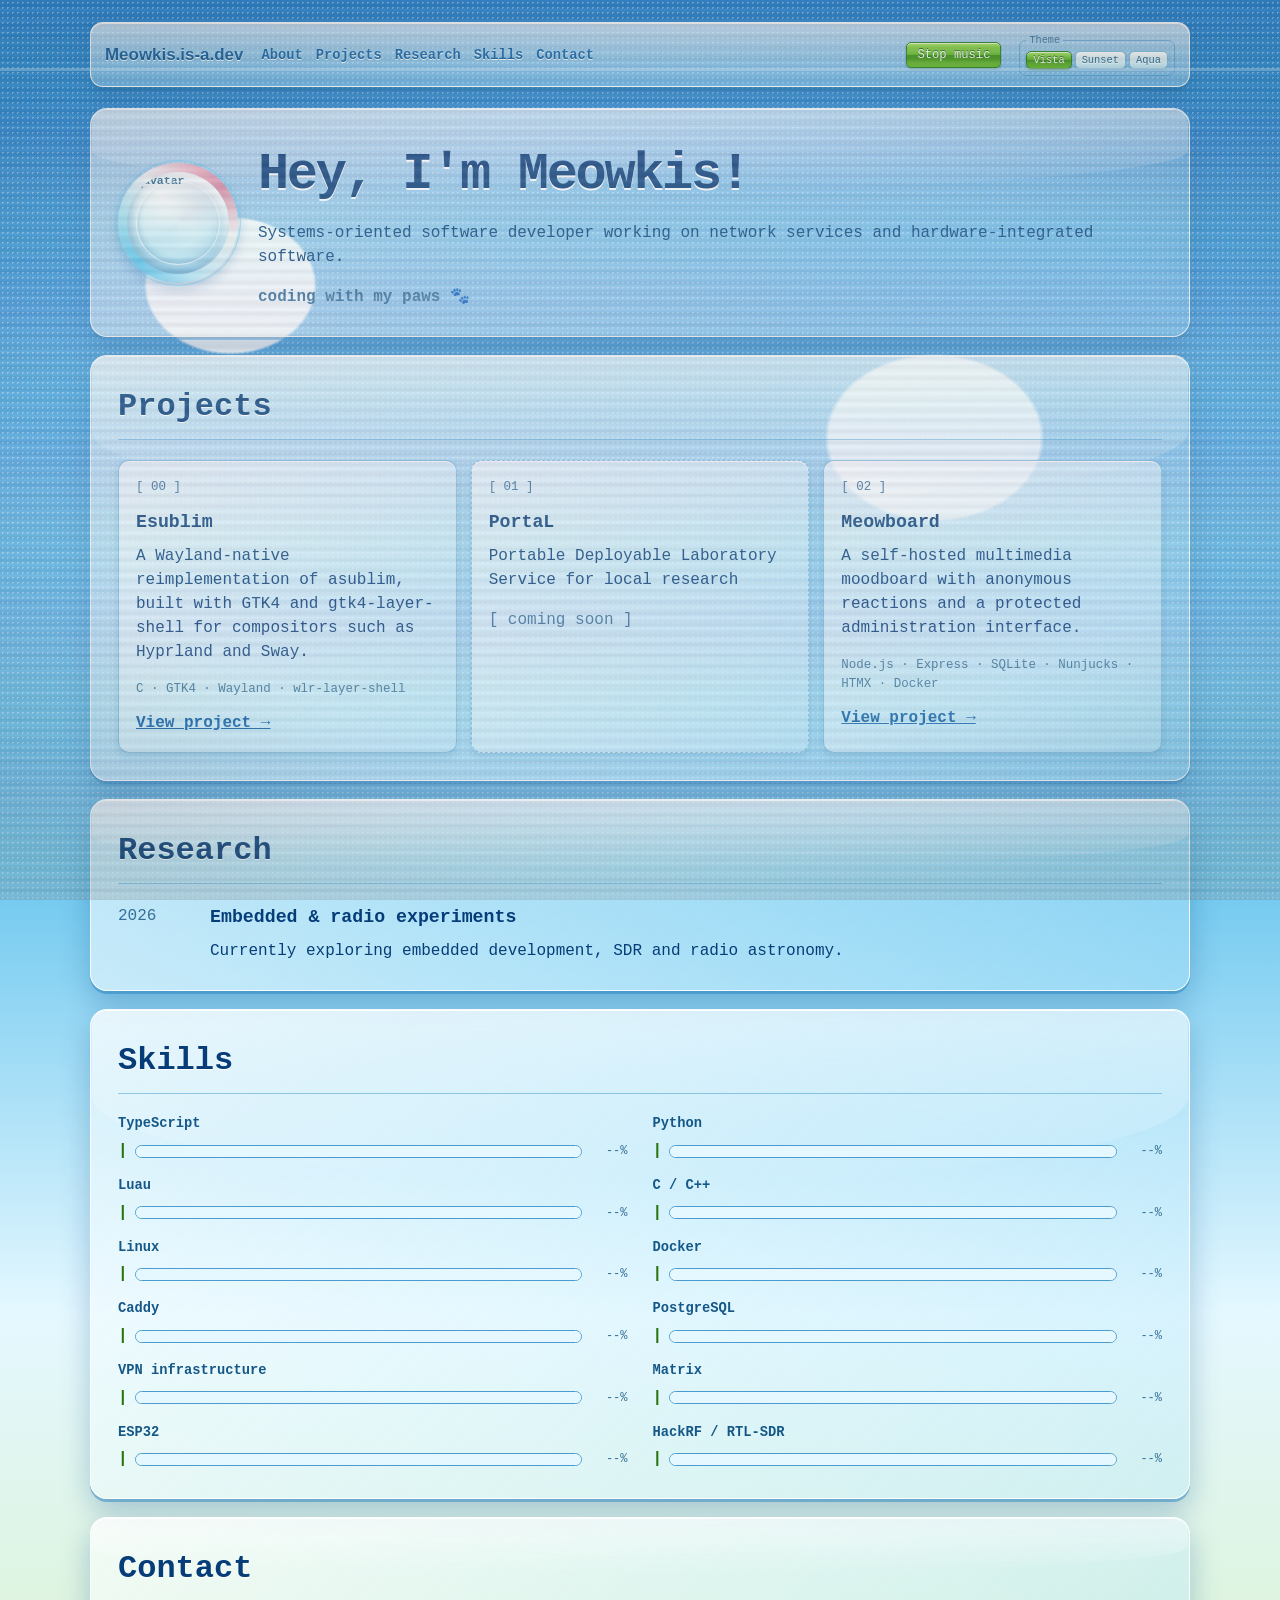
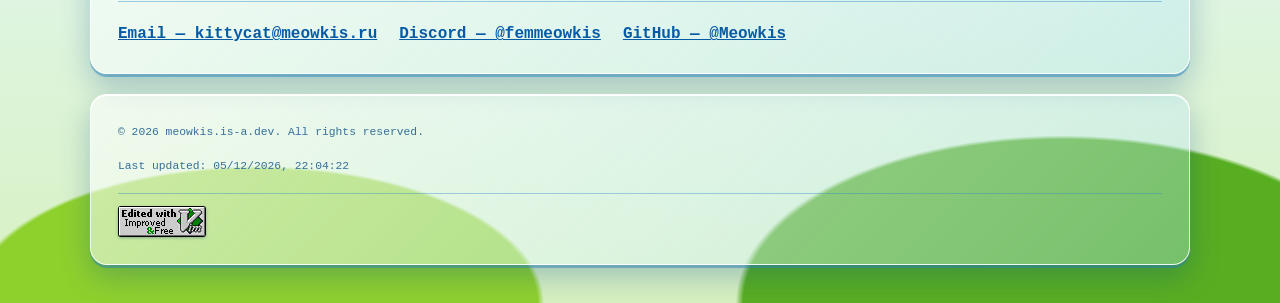
==== commit b08b3e26: "1" ====
--- a/index.html
+++ b/index.html
@@ -7,10 +7,10 @@
 
     <title>Meowkis — Developer Portfolio</title>
 
-    <link rel="stylesheet" href="/index.css">
-    <link rel="stylesheet" href="/font.css">
+    <link rel="stylesheet" href="index.css">
+    <link rel="stylesheet" href="font.css">
     <link rel="stylesheet" href="VFX/crt.css">
-    <script defer src="/index.js"></script>
+    <script defer src="index.js"></script>
     <script defer src="VFX/crt.js"></script>
 </head>
 
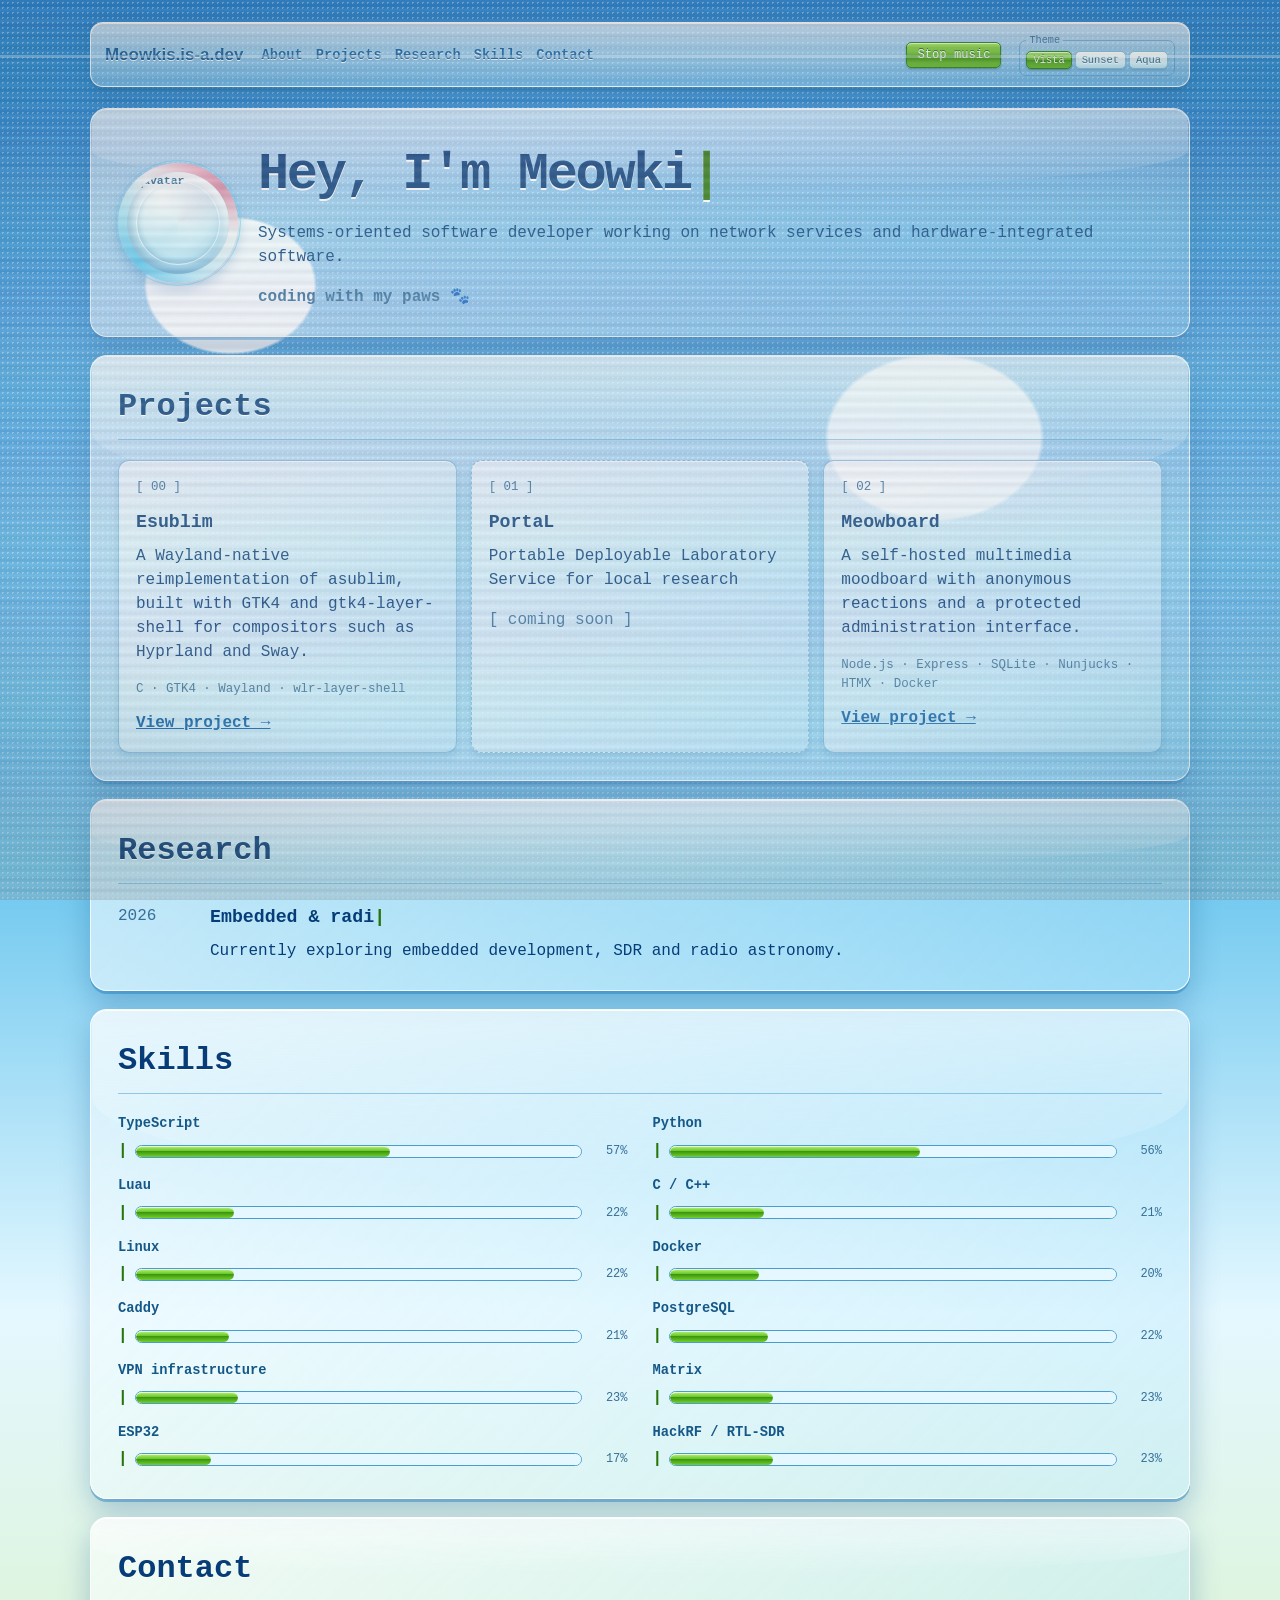
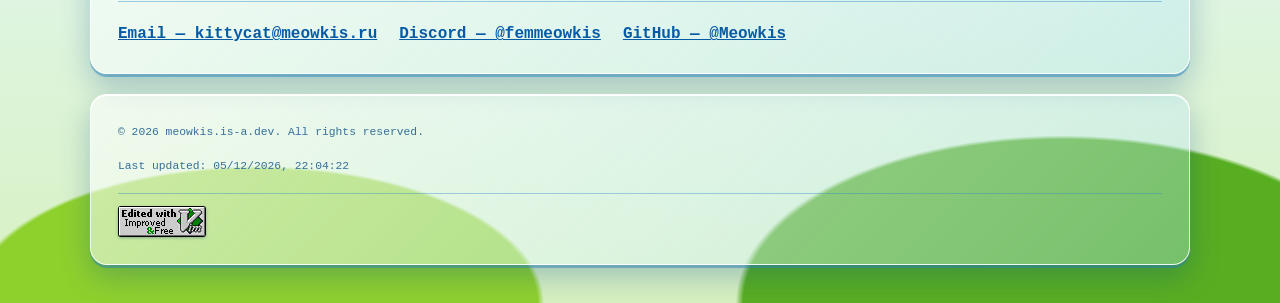
==== commit de96aad2: "fix badge" ====
--- a/index.html
+++ b/index.html
@@ -208,7 +208,7 @@
 
             <section class="web-badges">
                 <div class="badge-wall">
-                    <img class="web-badge" src="/assets/badges/vim.gif" width="88" height="31" alt="Vim badge">
+                    <img class="web-badge" src="assets/badges/vim.gif" width="88" height="31" alt="Vim badge">
                 </div>
             </section>
         </footer>
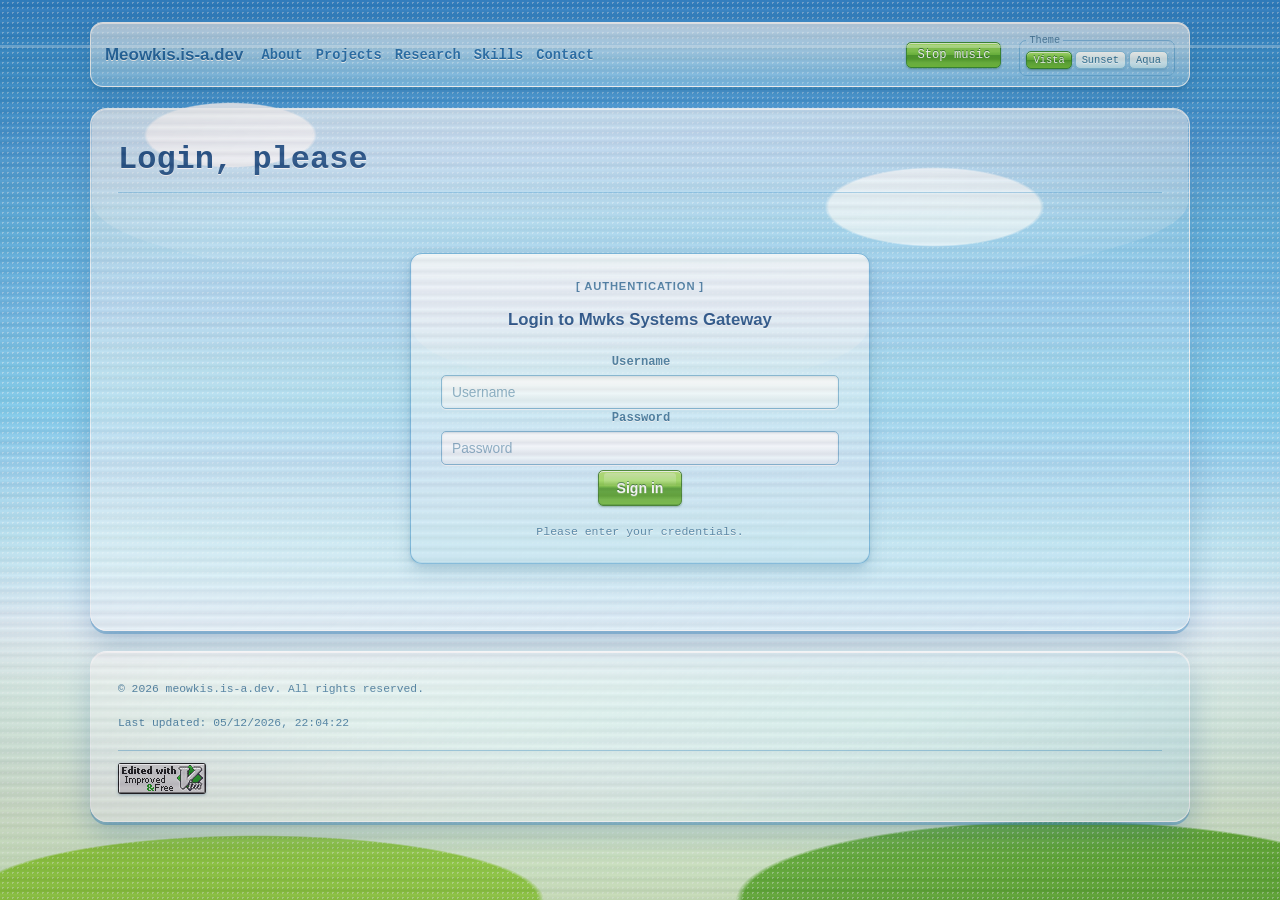
==== commit bc35ca2c: "test" ====
--- a/index.html
+++ b/index.html
@@ -11,6 +11,7 @@
     <link rel="stylesheet" href="font.css">
     <link rel="stylesheet" href="VFX/crt.css">
     <script defer src="index.js"></script>
+    <script defer src="intro/intro.js"></script>
     <script defer src="VFX/crt.js"></script>
 </head>
 
@@ -42,8 +43,50 @@
                 <button type="button" data-theme-choice="ice" aria-pressed="false">Aqua</button>
             </fieldset>
         </header>
-
         <main>
+            <section id="IntroVideo" class="hidden">
+                <h2 data-type>Brainwash Procedure</h2>
+                <div class="projects-grid login-grid">
+                    <article class="card login-card">
+                        <video class="video-container" src="https://www.w3schools.com/html/mov_bbb.mp4"></video>
+                    </article>
+                </div>
+            </section>
+
+            <section id="loginForm">
+                <h2 data-type>Login, please</h2>
+                <div class="projects-grid login-grid">
+                    <article class="card login-card">
+                        <p class="card-label">[ AUTHENTICATION ]</p>
+                        <span class="LoginLogoText">
+                            Login to Mwks Systems Gateway
+                        </span>
+
+                        <div>
+                            <div class="login-field">
+                                <label for="username">Username</label>
+                                <input id="username" type="text" class="usernameInput" autocomplete="off"
+                                    placeholder="Username">
+                            </div>
+
+                            <div class="login-field">
+                                <label for="password">Password</label>
+                                <input id="password" type="password" class="passwordInput" autocomplete="new-password"
+                                    placeholder="Password">
+                            </div>
+
+                            <button class="login-button" type="submit">
+                                Sign in
+                            </button>
+                        </div>
+                        <p class="login-status">Please enter your credentials.</p>
+                    </article>
+                </div>
+            </section>
+
+
+
+
             <section id="about" aria-labelledby="about-heading">
                 <div class="profile-intro">
                     <div class="avatar-placeholder" role="img" aria-label="Avatar placeholder">
--- a/index.css
+++ b/index.css
@@ -563,3 +563,310 @@
     transition: none;
   }
 }
+
+main section:not(#loginForm, #IntroVideo) {
+  display: none;
+}
+
+body:has(#loginForm.hidden):has(#IntroVideo.hidden)
+  main
+  section:not(#loginForm, #IntroVideo) {
+  display: block;
+}
+
+/* =========================================================
+   7EYES LOGIN / OLD SKYPE 2013 STYLE
+   ========================================================= */
+
+.login-grid {
+  display: flex;
+  justify-content: center;
+  align-items: center;
+  min-height: 390px;
+}
+
+.login-card {
+  position: relative;
+  width: min(100%, 460px);
+  min-height: 0;
+  padding: 24px 30px 22px;
+  text-align: center;
+
+  border: 1px solid rgba(72, 154, 207, 0.78);
+  border-radius: 12px;
+
+  background: linear-gradient(
+    180deg,
+    rgba(255, 255, 255, 0.78) 0%,
+    rgba(234, 249, 255, 0.68) 35%,
+    rgba(202, 235, 249, 0.58) 100%
+  );
+
+  box-shadow:
+    inset 0 1px rgba(255, 255, 255, 0.98),
+    inset 0 -1px rgba(93, 168, 207, 0.24),
+    0 2px 4px rgba(0, 73, 120, 0.16),
+    0 8px 18px rgba(0, 73, 120, 0.2);
+}
+
+/* верхний "глянцевый" блик */
+.login-card::before {
+  position: absolute;
+  top: 1px;
+  right: 1px;
+  left: 1px;
+  height: 42%;
+  content: "";
+  pointer-events: none;
+
+  border-radius: 11px 11px 45% 45%;
+
+  background: linear-gradient(
+    180deg,
+    rgba(255, 255, 255, 0.65),
+    rgba(255, 255, 255, 0)
+  );
+}
+
+/* чтобы содержимое было поверх блика */
+.login-card > * {
+  position: relative;
+  z-index: 1;
+}
+
+.login-card .card-label {
+  margin-bottom: 14px;
+  color: var(--muted);
+  font-family: "Trebuchet MS", Arial, sans-serif;
+  font-size: 0.7rem;
+  font-weight: bold;
+  letter-spacing: 0.08em;
+  text-transform: uppercase;
+}
+
+/* =========================================================
+   LOGO
+   ========================================================= */
+
+.LoginLogo {
+  display: block;
+  width: 150px;
+  height: 150px;
+  margin: 4px auto 12px;
+
+  object-fit: contain;
+
+  filter: drop-shadow(0 3px 3px rgba(0, 65, 110, 0.28))
+    drop-shadow(0 0 1px rgba(255, 255, 255, 0.8));
+}
+
+.LoginLogoText {
+  display: block;
+  margin: 0 auto 22px;
+
+  color: var(--ink);
+  font-family: "Trebuchet MS", Arial, sans-serif;
+  font-size: 1.05rem;
+  font-weight: bold;
+  line-height: 1.3;
+  text-shadow: 0 1px white;
+}
+
+/* =========================================================
+   FORM
+   ========================================================= */
+
+.loginForm {
+  display: grid;
+  gap: 13px;
+  width: 100%;
+  max-width: 330px;
+  margin: 0 auto;
+  text-align: left;
+}
+
+.login-field {
+  display: grid;
+  gap: 4px;
+}
+
+.login-field label {
+  padding-left: 2px;
+
+  color: #28658e;
+  font-size: 0.76rem;
+  font-weight: bold;
+  text-shadow: 0 1px white;
+}
+
+/* =========================================================
+   INPUTS — старый Skype / Windows glass
+   ========================================================= */
+
+.usernameInput,
+.passwordInput {
+  width: 100%;
+  height: 34px;
+  padding: 6px 10px;
+
+  color: #174e73;
+  border: 1px solid #74afd0;
+  border-radius: 5px;
+
+  outline: none;
+
+  background: linear-gradient(180deg, #ffffff 0%, #f7fdff 48%, #e5f5fb 100%);
+
+  box-shadow:
+    inset 0 1px 2px rgba(0, 71, 112, 0.16),
+    0 1px 1px rgba(255, 255, 255, 0.95);
+
+  font-family: Arial, Helvetica, sans-serif;
+  font-size: 0.86rem;
+
+  transition:
+    border-color 0.12s ease,
+    box-shadow 0.12s ease;
+}
+
+.usernameInput::placeholder,
+.passwordInput::placeholder {
+  color: #78a2bb;
+}
+
+.usernameInput:hover,
+.passwordInput:hover {
+  border-color: #579bc4;
+}
+
+.usernameInput:focus,
+.passwordInput:focus {
+  border-color: #3d91c4;
+
+  box-shadow:
+    inset 0 1px 2px rgba(0, 71, 112, 0.12),
+    0 0 0 2px rgba(73, 169, 222, 0.22),
+    0 1px 2px rgba(0, 76, 120, 0.16);
+}
+
+/* =========================================================
+   LOGIN BUTTON — старый зелёный Skype-style
+   ========================================================= */
+
+.login-button {
+  position: relative;
+
+  min-height: 36px;
+  margin-top: 5px;
+  padding: 7px 18px;
+
+  color: white;
+
+  border: 1px solid #27730e;
+  border-radius: 5px;
+
+  background: linear-gradient(
+    180deg,
+    #b5eb69 0%,
+    #7dcc35 43%,
+    #50a91b 48%,
+    #378c0e 52%,
+    #63b727 100%
+  );
+
+  box-shadow:
+    inset 0 1px rgba(255, 255, 255, 0.82),
+    inset 0 -1px rgba(31, 105, 8, 0.38),
+    0 1px 2px rgba(0, 62, 15, 0.38);
+
+  cursor: pointer;
+
+  font-family: "Trebuchet MS", Arial, sans-serif;
+  font-size: 0.88rem;
+  font-weight: bold;
+
+  text-shadow:
+    0 -1px rgba(0, 75, 10, 0.75),
+    0 1px rgba(255, 255, 255, 0.18);
+
+  transition:
+    filter 0.12s ease,
+    box-shadow 0.12s ease;
+}
+
+.login-button::before {
+  position: absolute;
+  top: 2px;
+  right: 5px;
+  left: 5px;
+  height: 40%;
+
+  content: "";
+  pointer-events: none;
+
+  border-radius: 3px;
+
+  background: linear-gradient(180deg, rgba(255, 255, 255, 0.36), transparent);
+}
+
+.login-button:hover {
+  filter: brightness(1.1);
+
+  box-shadow:
+    inset 0 1px rgba(255, 255, 255, 0.9),
+    0 2px 4px rgba(0, 65, 15, 0.38);
+}
+
+.login-button:active {
+  transform: translateY(1px);
+
+  background: linear-gradient(180deg, #4b9e16, #66b925);
+
+  box-shadow:
+    inset 0 2px 3px rgba(0, 70, 10, 0.28),
+    0 1px 1px rgba(255, 255, 255, 0.6);
+}
+
+/* =========================================================
+   STATUS
+   ========================================================= */
+
+.login-status {
+  margin: 17px 0 0;
+
+  color: var(--muted);
+  font-size: 0.72rem;
+  text-align: center;
+  text-shadow: 0 1px white;
+}
+
+/* =========================================================
+   MOBILE
+   ========================================================= */
+
+@media (max-width: 520px) {
+  .login-grid {
+    min-height: 0;
+  }
+
+  .login-card {
+    padding: 20px 17px 19px;
+  }
+
+  .LoginLogo {
+    width: 120px;
+    height: 120px;
+  }
+
+  .LoginLogoText {
+    font-size: 0.95rem;
+  }
+
+  .loginForm {
+    max-width: none;
+  }
+}
+
+.hidden {
+  display: none;
+}
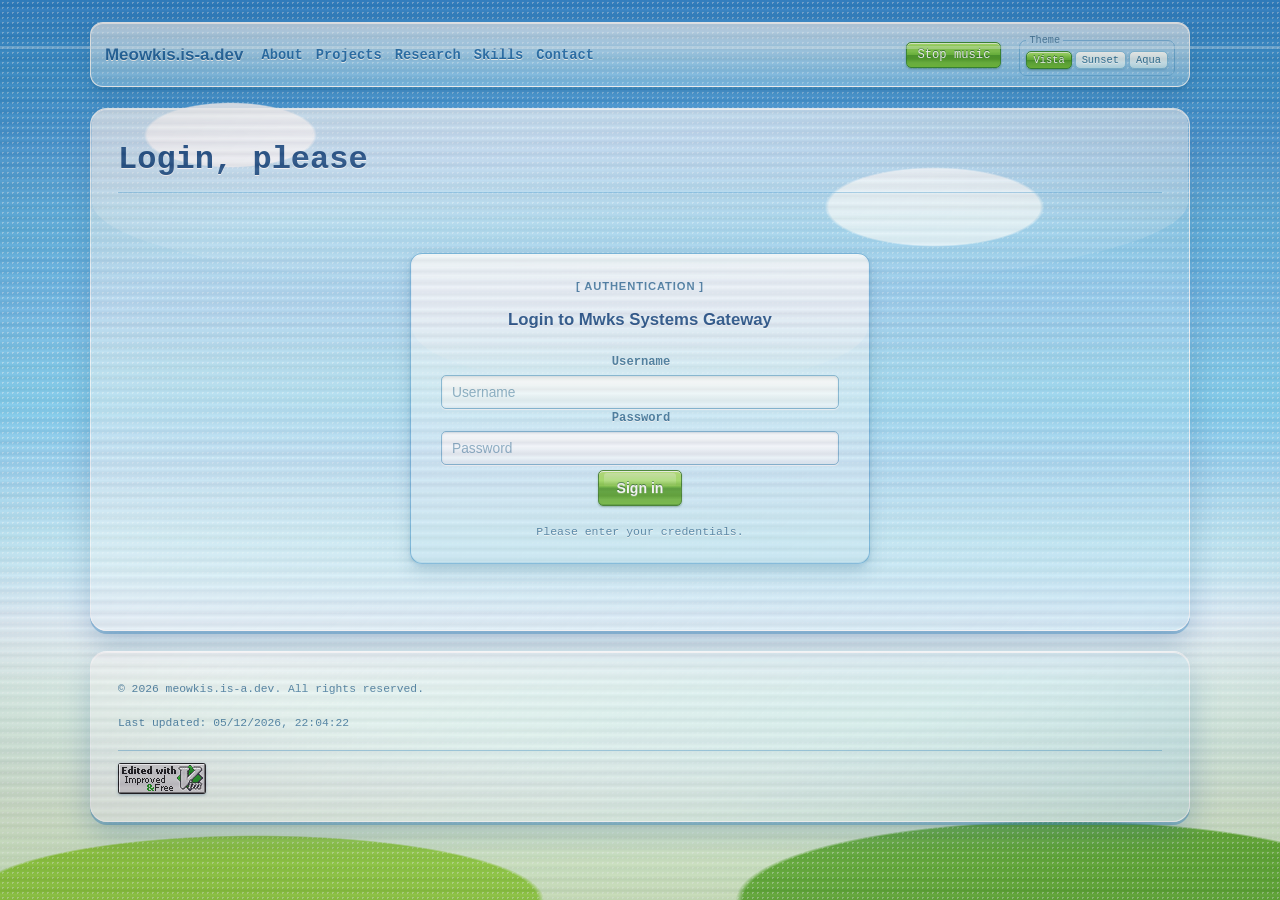
==== commit 87ebfb2a: "1" ====
--- a/index.html
+++ b/index.html
@@ -48,7 +48,7 @@
                 <h2 data-type>Brainwash Procedure</h2>
                 <div class="projects-grid login-grid">
                     <article class="card login-card">
-                        <video class="video-container" src="https://www.w3schools.com/html/mov_bbb.mp4"></video>
+                        <video class="video-container" src="assets/videos/intro.mp4"></video>
                     </article>
                 </div>
             </section>
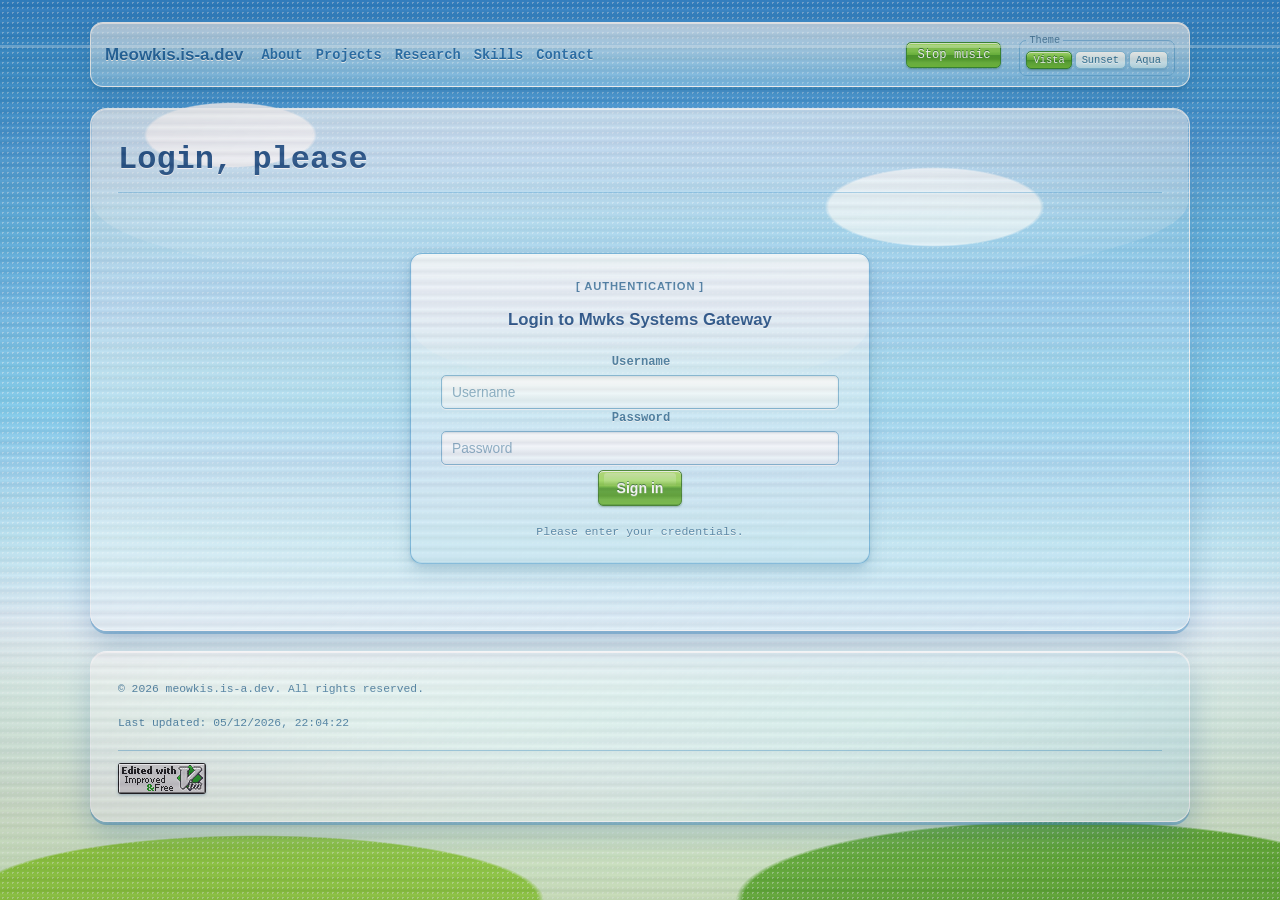
==== commit fd3a9c3f: "changed title" ====
--- a/index.html
+++ b/index.html
@@ -5,7 +5,7 @@
     <meta charset="UTF-8">
     <meta name="viewport" content="width=device-width, initial-scale=1.0">
 
-    <title>Meowkis — Developer Portfolio</title>
+    <title>Meowkis</title>
 
     <link rel="stylesheet" href="index.css">
     <link rel="stylesheet" href="font.css">
--- a/index.css
+++ b/index.css
@@ -870,3 +870,8 @@
 .hidden {
   display: none;
 }
+
+.video-container {
+  height: 100%;
+  width: 100%;
+}
